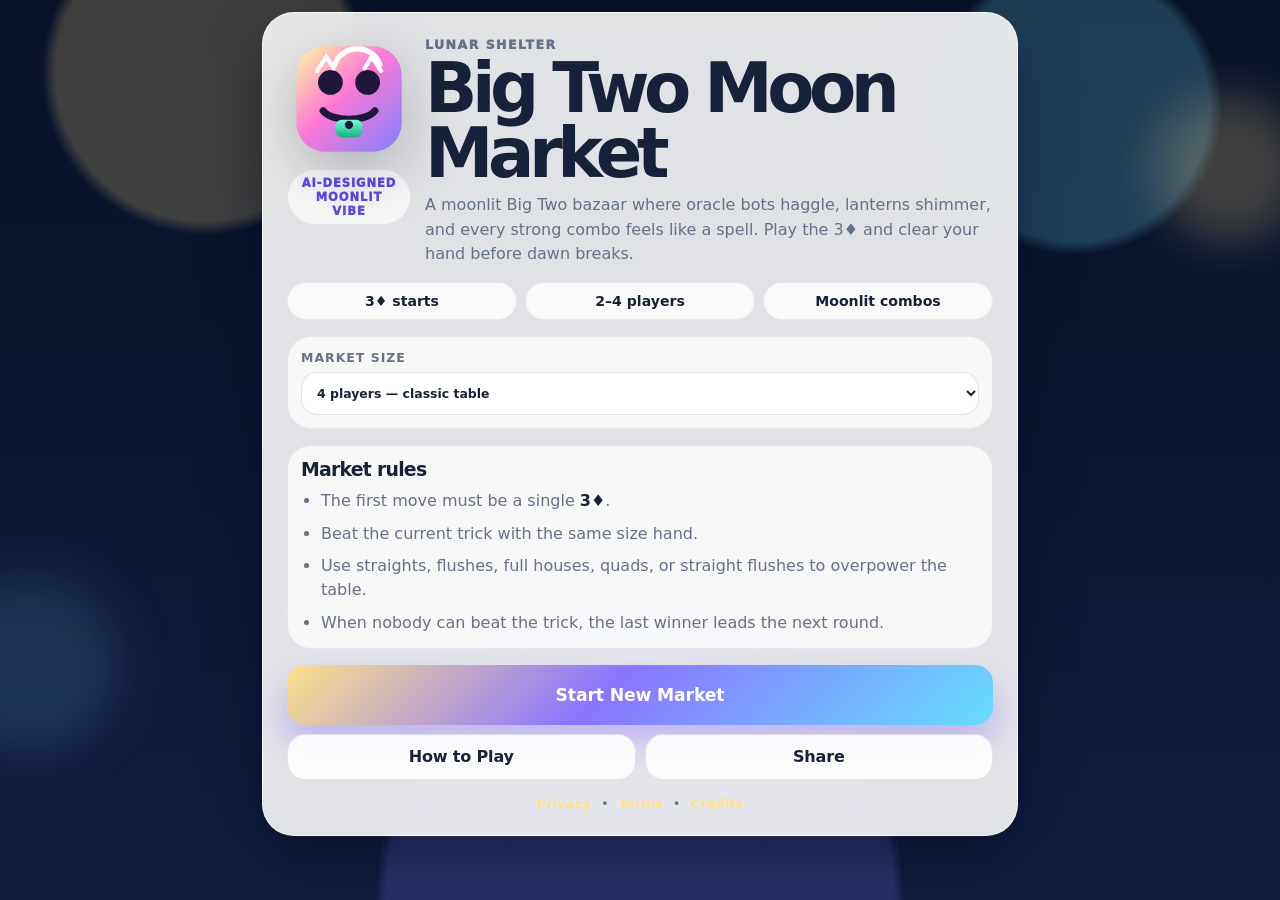
==== index.html @ 2143ded2 "Prepare Big Two Moon Market for Render" ====
<!doctype html>
<html lang="en">
<head>
  <meta charset="utf-8" />
  <meta name="viewport" content="width=device-width, initial-scale=1, viewport-fit=cover" />
  <meta name="theme-color" content="#16102f" />
  <meta name="apple-mobile-web-app-capable" content="yes" />
  <meta name="apple-mobile-web-app-status-bar-style" content="black-translucent" />
  <meta name="apple-mobile-web-app-title" content="Big Two Moon Market" />
  <meta name="mobile-web-app-capable" content="yes" />
  <meta name="description" content="Big Two Moon Market is a magical Big Two card game with oracle AI rivals, lunar glow, and combo fireworks." />
  <meta http-equiv="Content-Security-Policy" content="default-src 'self'; script-src 'self'; style-src 'self'; img-src 'self' data:; font-src 'self'; connect-src 'self'; manifest-src 'self'; worker-src 'self'; object-src 'none'; base-uri 'self'; form-action 'self'" />
  <meta http-equiv="Permissions-Policy" content="camera=(), microphone=(), geolocation=(), payment=(), usb=(), accelerometer=(), gyroscope=(), magnetometer=()" />
  <title>Big Two Moon Market</title>
  <link rel="manifest" href="manifest.webmanifest" />
  <link rel="stylesheet" href="styles.css" />
</head>
<body>
  <main class="app-shell">
    <section class="panel hero" id="home-screen">
      <div class="hero-top">
        <div class="mascot-wrap" aria-hidden="true">
          <svg viewBox="0 0 240 240" class="mascot" role="img" aria-label="Moon market mascot">
            <defs>
              <linearGradient id="g1" x1="0" y1="0" x2="1" y2="1">
                <stop offset="0%" stop-color="#fffa9a"/>
                <stop offset="45%" stop-color="#ff76d7"/>
                <stop offset="100%" stop-color="#7c7dff"/>
              </linearGradient>
              <linearGradient id="g2" x1="0" y1="0" x2="0" y2="1">
                <stop offset="0%" stop-color="#76ffd7"/>
                <stop offset="100%" stop-color="#11b47b"/>
              </linearGradient>
            </defs>
            <rect x="18" y="18" width="204" height="204" rx="56" fill="url(#g1)" opacity="0.96"/>
            <circle cx="84" cy="88" r="24" fill="#1f173b"/>
            <circle cx="156" cy="88" r="24" fill="#1f173b"/>
            <path d="M70 143c17 22 83 22 100 0" fill="none" stroke="#1f173b" stroke-width="14" stroke-linecap="round"/>
            <path d="M58 66l18-28 14 23" fill="none" stroke="#fff" stroke-width="8" stroke-linecap="round"/>
            <path d="M182 66l-18-28-14 23" fill="none" stroke="#fff" stroke-width="8" stroke-linecap="round"/>
            <rect x="94" y="160" width="52" height="34" rx="12" fill="url(#g2)"/>
            <circle cx="120" cy="170" r="8" fill="#1f173b"/>
            <path d="M92 54c6-18 23-31 44-31 21 0 38 13 44 31" fill="none" stroke="#fff" stroke-width="10" stroke-linecap="round"/>
          </svg>
          <div class="mascot-tag">AI-designed moonlit vibe</div>
        </div>
        <div>
          <p class="eyebrow">LUNAR SHELTER</p>
          <h1>Big Two Moon Market</h1>
          <p class="intro">A moonlit Big Two bazaar where oracle bots haggle, lanterns shimmer, and every strong combo feels like a spell. Play the 3♦ and clear your hand before dawn breaks.</p>
        </div>
      </div>

      <div class="feature-strip" aria-label="Game highlights">
        <span>3♦ starts</span>
        <span>2–4 players</span>
        <span>Moonlit combos</span>
      </div>

      <section class="settings-card" aria-label="Game settings">
        <label>
          Market size
          <select id="player-count" aria-label="Number of players">
            <option value="4" selected>4 players — classic table</option>
            <option value="3">3 players — quicker showdown</option>
            <option value="2">2 players — head-to-head duel</option>
          </select>
        </label>
      </section>

      <section class="rules-card" aria-label="Quick rules">
        <h2>Market rules</h2>
        <ul>
          <li>The first move must be a single <strong>3♦</strong>.</li>
          <li>Beat the current trick with the same size hand.</li>
          <li>Use straights, flushes, full houses, quads, or straight flushes to overpower the table.</li>
          <li>When nobody can beat the trick, the last winner leads the next round.</li>
        </ul>
      </section>

      <div class="home-actions" aria-label="Main actions">
        <button class="primary" id="start-button">Start New Market</button>
        <button class="ghost hidden" id="continue-button">Continue Market</button>
        <button class="ghost" id="rules-button">How to Play</button>
        <button class="ghost" id="share-button">Share</button>
      </div>

      <nav class="footer-links" aria-label="Legal links">
        <a href="privacy.html">Privacy</a>
        <span>•</span>
        <a href="terms.html">Terms</a>
        <span>•</span>
        <a href="credits.html">Credits</a>
      </nav>
    </section>

    <section class="panel game-screen hidden" id="game-screen" aria-label="Big Two table">
      <header class="game-header">
        <button class="icon-button" id="back-button" aria-label="Back to menu">‹</button>
        <div class="header-copy">
          <p class="eyebrow" id="turn-label">Ready</p>
          <h2 id="table-title">Moon Market Table</h2>
          <p class="header-subtitle" id="table-subtitle">Beat the trick or let the market drift to the next stall.</p>
        </div>
        <button class="icon-button" id="sound-button" aria-label="Toggle sound">🔊</button>
      </header>

      <section class="heat-card" aria-label="Crowd energy">
        <div class="heat-head">
          <div>
            <strong>Lunar Glow</strong>
            <p id="heat-text">The moonlit crowd is waiting for a spark.</p>
          </div>
          <span id="heat-value">0%</span>
        </div>
        <div class="heat-bar" aria-hidden="true">
          <div id="heat-fill" class="heat-fill"></div>
        </div>
      </section>

      <section class="status-grid" aria-label="Match status">
        <div class="status-card">
          <span id="player-left-count">13</span>
          <small>Your cards</small>
        </div>
        <div class="status-card">
          <span id="trick-count">Open</span>
          <small>Current trick</small>
        </div>
        <div class="status-card">
          <span id="round-count">1</span>
          <small>Round</small>
        </div>
        <div class="status-card">
          <span id="spark-count">0</span>
          <small>Sparks</small>
        </div>
      </section>

      <section class="trick-card" aria-label="Current trick">
        <div class="section-head">
          <h2>The current bargain</h2>
          <p id="trick-help">Lead the opening move with 3♦.</p>
        </div>
        <div id="trick-play" class="trick-play empty">The market is quiet. The opening player must lead 3♦.</div>
        <div id="trick-meta" class="trick-meta"></div>
      </section>

      <section class="opponents-card" aria-label="Other players">
        <div class="section-head">
          <h2>The market line</h2>
          <p>Oracle AI players will jump in automatically.</p>
        </div>
        <div id="opponent-area" class="opponent-list"></div>
      </section>

      <section class="center-card" aria-label="Play log">
        <div class="section-head">
          <h2>Oracle chatter</h2>
          <p>Play-by-play from the moonlit crowd.</p>
        </div>
        <div id="log-list" class="log-list" aria-live="polite"></div>
      </section>

      <section class="hand-card" aria-label="Your hand">
        <div class="hand-head">
          <div>
            <h2>Your hand</h2>
            <p>Tap cards to select them, then launch the move.</p>
          </div>
          <span id="selected-count" class="pill">0 selected</span>
        </div>
        <div id="hand" class="hand" aria-label="Cards in your hand"></div>
      </section>

      <div class="actions">
        <button class="primary" id="play-button">Play Selected</button>
        <button class="secondary" id="pass-button">Pass</button>
        <button class="secondary" id="hint-button">Ask Oracle</button>
        <button class="secondary" id="sort-button">Sort Hand</button>
        <button class="secondary" id="restart-button">New Market</button>
      </div>
    </section>

    <dialog id="help-dialog">
      <form method="dialog" class="dialog-card">
        <h2 id="help-title">How to Play</h2>
        <div id="help-text" class="help-copy"></div>
        <menu>
          <button class="primary" value="ok">Got it</button>
        </menu>
      </form>
    </dialog>
  </main>

  <script src="game.js" defer></script>
</body>
</html>
---- styles.css ----
:root {
  --bg-1: #0b1532;
  --bg-2: #101c3f;
  --panel: rgba(255, 255, 255, 0.88);
  --panel-strong: rgba(14, 16, 37, 0.82);
  --ink: #17213a;
  --muted: #667087;
  --pink: #ff78c9;
  --violet: #8a75ff;
  --cyan: #67ddff;
  --mint: #79f3c1;
  --gold: #ffe08a;
  --shadow: 0 26px 60px rgba(3, 5, 23, 0.36);
  --radius: 30px;
  --card-radius: 24px;
  --tile-size: 72px;
  font-family: Inter, ui-rounded, system-ui, -apple-system, BlinkMacSystemFont, "Segoe UI", sans-serif;
}

* { box-sizing: border-box; -webkit-tap-highlight-color: transparent; }
html, body { height: 100%; }
body {
  margin: 0;
  color: #f8fbff;
  background:
    radial-gradient(circle at 16% 8%, rgba(255, 224, 138, 0.22) 0 11%, transparent 12%),
    radial-gradient(circle at 84% 12%, rgba(103, 221, 255, 0.22) 0 10%, transparent 11%),
    radial-gradient(circle at 50% 100%, rgba(138, 117, 255, 0.22) 0 23%, transparent 24%),
    linear-gradient(180deg, #081127 0%, var(--bg-1) 48%, var(--bg-2) 100%);
  display: grid;
  place-items: start center;
  min-height: 100dvh;
  overflow-x: hidden;
  overflow-y: auto;
}

body::before,
body::after {
  content: '';
  position: fixed;
  inset: auto;
  pointer-events: none;
  z-index: 0;
  border-radius: 999px;
  filter: blur(20px);
  opacity: 0.7;
}
body::before { width: 220px; height: 220px; right: -60px; top: 58px; background: radial-gradient(circle, rgba(255, 224, 138, 0.32) 0 42%, rgba(255, 224, 138, 0.1) 43% 58%, transparent 59%); }
body::after { width: 280px; height: 280px; left: -110px; bottom: 96px; background: radial-gradient(circle, rgba(103, 221, 255, 0.2) 0 42%, rgba(138, 117, 255, 0.08) 43% 58%, transparent 59%); }

a { color: var(--gold); font-weight: 900; text-decoration: none; }
a:hover { text-decoration: underline; }
button, select { font: inherit; }
button {
  min-height: 48px;
  border: 0;
  border-radius: 18px;
  cursor: pointer;
  color: var(--ink);
  font-weight: 900;
  letter-spacing: -0.01em;
  transition: transform 140ms ease, filter 140ms ease, opacity 140ms ease, box-shadow 140ms ease;
  touch-action: manipulation;
}
button:active { transform: scale(0.97); }
button:disabled { opacity: 0.58; cursor: not-allowed; }
.hidden { display: none !important; }

.app-shell {
  position: relative;
  z-index: 1;
  width: min(100%, 780px);
  min-height: 100%;
  margin: 0 auto;
  padding: max(12px, env(safe-area-inset-top)) 12px max(22px, env(safe-area-inset-bottom));
  display: grid;
  align-items: start;
  gap: 14px;
}

.panel {
  width: 100%;
  background: var(--panel);
  color: var(--ink);
  border: 1px solid rgba(255,255,255,0.78);
  border-radius: 32px;
  box-shadow: var(--shadow);
  backdrop-filter: blur(22px);
  padding: clamp(16px, 4vw, 24px);
  overflow: hidden;
}

.hero { display: grid; gap: 16px; }
.hero-top {
  display: grid;
  grid-template-columns: auto 1fr;
  gap: 14px;
  align-items: center;
}
.eyebrow {
  margin: 0 0 4px;
  color: var(--muted);
  font-size: 0.78rem;
  font-weight: 950;
  letter-spacing: 0.12em;
  text-transform: uppercase;
}
h1, h2, p { margin: 0; }
h1 { font-size: clamp(2.2rem, 12vw, 4.3rem); line-height: 0.94; letter-spacing: -0.08em; }
h2 { font-size: 1.18rem; line-height: 1.06; letter-spacing: -0.04em; }
.intro, .header-subtitle, .rules-card li, .section-head p, .help-copy, .trick-meta, .log-entry, .opponent-meta {
  color: var(--muted);
  line-height: 1.52;
}
.intro { font-size: 1rem; margin-top: 8px; }

.mascot-wrap {
  width: 124px;
  align-self: start;
  display: grid;
  justify-items: center;
  gap: 8px;
}
.mascot {
  width: 124px;
  height: 124px;
  filter: drop-shadow(0 18px 30px rgba(8, 8, 30, 0.24));
  animation: floaty 5.5s ease-in-out infinite;
}
.mascot-tag {
  display: inline-grid;
  place-items: center;
  padding: 7px 10px;
  border-radius: 999px;
  background: rgba(255,255,255,0.74);
  box-shadow: inset 0 0 0 1px rgba(25, 27, 54, 0.08);
  color: #5b4ce6;
  font-size: 0.72rem;
  font-weight: 950;
  text-transform: uppercase;
  letter-spacing: 0.08em;
  text-align: center;
}

.feature-strip {
  display: grid;
  grid-template-columns: repeat(3, minmax(0, 1fr));
  gap: 8px;
}
.feature-strip span,
.pill {
  display: inline-grid;
  place-items: center;
  min-height: 38px;
  padding: 0 12px;
  border-radius: 999px;
  background: rgba(255,255,255,0.8);
  box-shadow: inset 0 0 0 1px rgba(25, 27, 54, 0.08);
  font-weight: 900;
  font-size: 0.88rem;
}

.settings-card,
.rules-card,
.trick-card,
.opponents-card,
.center-card,
.hand-card,
.heat-card {
  display: grid;
  gap: 10px;
  border-radius: 24px;
  padding: 14px;
  background: rgba(255,255,255,0.76);
  box-shadow: inset 0 0 0 1px rgba(25, 27, 54, 0.08);
}
.settings-card label {
  display: grid;
  gap: 7px;
  color: var(--muted);
  font-weight: 900;
  font-size: 0.78rem;
  text-transform: uppercase;
  letter-spacing: 0.08em;
}
select {
  width: 100%;
  border: 0;
  color: var(--ink);
  background: #fff;
  border-radius: 16px;
  padding: 13px 12px;
  box-shadow: inset 0 0 0 1px rgba(25, 27, 54, 0.12);
}
.rules-card ul {
  margin: 0;
  padding-left: 20px;
  display: grid;
  gap: 8px;
}
.rules-card strong { color: var(--ink); }

.home-actions, .actions {
  display: grid;
  grid-template-columns: repeat(2, minmax(0, 1fr));
  gap: 9px;
}
.home-actions .primary, .actions .primary {
  grid-column: 1 / -1;
  min-height: 60px;
  font-size: 1.08rem;
  background: linear-gradient(135deg, #ffe08a 0%, #8a75ff 45%, #67ddff 100%);
  color: #fff;
  box-shadow: 0 18px 32px rgba(123, 89, 255, 0.34);
}
.primary:hover { filter: brightness(1.03); }
.secondary, .ghost, .icon-button {
  background: rgba(255,255,255,0.88);
  box-shadow: inset 0 0 0 1px rgba(25, 27, 54, 0.1);
}
.home-actions button, .actions button { min-height: 46px; }
.icon-button {
  width: 48px;
  display: grid;
  place-items: center;
  font-size: 1.45rem;
}
.footer-links {
  display: flex;
  justify-content: center;
  align-items: center;
  flex-wrap: wrap;
  gap: 6px 10px;
  color: var(--muted);
  font-size: 0.82rem;
}

.game-screen {
  background:
    radial-gradient(circle at 50% 0%, rgba(255,255,255,0.12) 0 6%, transparent 7%),
    linear-gradient(180deg, rgba(20, 18, 44, 0.98), rgba(9, 10, 28, 0.97));
  color: #f6fbff;
}
.game-screen .eyebrow,
.game-screen .header-subtitle,
.game-screen .section-head p,
.game-screen .opponent-meta,
.game-screen .trick-meta,
.game-screen .log-entry,
.game-screen .heat-card p { color: rgba(245,250,255,0.72); }

.game-header {
  display: grid;
  grid-template-columns: auto 1fr auto;
  gap: 12px;
  align-items: center;
}
.header-copy { display: grid; gap: 2px; }
.header-copy h2 { color: #fff; }

.heat-card {
  background: rgba(255,255,255,0.06);
  color: #fff;
  box-shadow: inset 0 0 0 1px rgba(255,255,255,0.08);
}
.heat-head {
  display: flex;
  align-items: center;
  justify-content: space-between;
  gap: 12px;
}
.heat-head strong { display: block; font-size: 0.98rem; }
.heat-head p { margin-top: 2px; font-size: 0.9rem; }
#heat-value { font-weight: 950; letter-spacing: -0.03em; }
.heat-bar {
  height: 12px;
  border-radius: 999px;
  background: rgba(255,255,255,0.08);
  overflow: hidden;
}
.heat-fill {
  width: 0%;
  height: 100%;
  border-radius: inherit;
  background: linear-gradient(90deg, #45d6ff, #63f0b0, #ffd86b, #ff5fb8);
  box-shadow: 0 0 18px rgba(255, 93, 184, 0.35);
  transition: width 220ms ease;
}

.status-grid {
  display: grid;
  grid-template-columns: repeat(4, minmax(0, 1fr));
  gap: 8px;
}
.status-card {
  display: grid;
  gap: 4px;
  place-items: center;
  min-height: 76px;
  padding: 10px 8px;
  border-radius: 20px;
  background: rgba(255,255,255,0.08);
  box-shadow: inset 0 0 0 1px rgba(255,255,255,0.1);
}
.status-card span {
  font-size: 1.45rem;
  font-weight: 950;
  color: #fff;
}
.status-card small { color: rgba(245,250,255,0.72); font-weight: 800; }

.section-head {
  display: flex;
  justify-content: space-between;
  align-items: start;
  gap: 12px;
}
.section-head p { font-size: 0.92rem; }

.trick-play {
  min-height: 74px;
  display: flex;
  flex-wrap: wrap;
  align-items: center;
  gap: 8px;
  padding: 12px;
  border-radius: 20px;
  background: rgba(255,255,255,0.08);
  box-shadow: inset 0 0 0 1px rgba(255,255,255,0.12);
}
.trick-play.empty { color: rgba(245,250,255,0.68); justify-content: center; text-align: center; }
.trick-meta { font-size: 0.9rem; }

.opponent-list { display: grid; gap: 8px; }
.opponent-row {
  display: grid;
  grid-template-columns: 1fr auto;
  gap: 10px;
  align-items: center;
  padding: 12px;
  border-radius: 18px;
  background: rgba(255,255,255,0.08);
  box-shadow: inset 0 0 0 1px rgba(255,255,255,0.1);
}
.opponent-name { font-weight: 950; color: #fff; }
.opponent-badge {
  display: inline-grid;
  place-items: center;
  min-width: 52px;
  min-height: 36px;
  padding: 0 10px;
  border-radius: 999px;
  background: rgba(255,255,255,0.9);
  color: var(--ink);
  font-weight: 950;
}
.opponent-row.current { box-shadow: inset 0 0 0 2px rgba(99, 240, 176, 0.45); }
.opponent-row.finished { opacity: 0.7; }

.center-card { background: rgba(255,255,255,0.06); }
.log-list {
  display: grid;
  gap: 8px;
  max-height: 170px;
  overflow: auto;
  padding-right: 4px;
}
.log-entry {
  padding: 10px 12px;
  border-radius: 16px;
  background: rgba(255,255,255,0.08);
  box-shadow: inset 0 0 0 1px rgba(255,255,255,0.08);
  font-size: 0.9rem;
}

.hand-head {
  display: flex;
  justify-content: space-between;
  align-items: center;
  gap: 12px;
}
.hand-head p { color: var(--muted); font-size: 0.92rem; margin-top: 2px; }
.hand {
  display: flex;
  flex-wrap: wrap;
  gap: 8px;
  justify-content: center;
}
.card-tile {
  width: 70px;
  height: 98px;
  border-radius: 18px;
  background:
    radial-gradient(circle at 74% 18%, rgba(255,255,255,0.98) 0 10%, transparent 11%),
    linear-gradient(180deg, #ffffff 0%, #eef2f8 100%);
  box-shadow: 0 12px 22px rgba(6, 9, 22, 0.22), inset 0 0 0 1px rgba(25, 27, 54, 0.08);
  position: relative;
  padding: 8px;
  display: grid;
  grid-template-rows: auto 1fr auto;
  gap: 2px;
  text-align: left;
  color: var(--ink);
}
.card-tile.red { color: #c63f61; }
.card-tile.black { color: #14212b; }
.card-tile.selected {
  transform: translateY(-12px) scale(1.02);
  box-shadow: 0 18px 28px rgba(7, 10, 26, 0.28), 0 0 0 3px rgba(255,255,255,0.58), inset 0 0 0 1px rgba(25, 27, 54, 0.08);
}
.card-rank { font-size: 1rem; font-weight: 950; line-height: 1; }
.card-suit {
  display: grid;
  place-items: center;
  font-size: 1.9rem;
  line-height: 1;
  font-weight: 900;
}
.card-text {
  align-self: end;
  justify-self: end;
  font-size: 0.82rem;
  font-weight: 950;
  line-height: 1;
}
.card-mini {
  position: absolute;
  right: 8px;
  bottom: 8px;
  font-size: 0.72rem;
  opacity: 0.78;
  font-weight: 900;
}

.help-copy {
  display: grid;
  gap: 10px;
}
.help-copy ul {
  margin: 0;
  padding-left: 18px;
  display: grid;
  gap: 8px;
}
.help-copy strong { color: var(--ink); }
.dialog-card {
  width: min(100%, 520px);
  border: 0;
  border-radius: 24px;
  padding: 18px;
  background: #fff;
  box-shadow: var(--shadow);
  color: var(--ink);
}
.dialog-card menu {
  margin: 18px 0 0;
  padding: 0;
  display: flex;
  justify-content: end;
}

.confetti-layer {
  position: fixed;
  inset: 0;
  pointer-events: none;
  z-index: 50;
  overflow: hidden;
}
.confetti-bit {
  position: absolute;
  left: var(--x);
  top: var(--y);
  width: 10px;
  height: 14px;
  border-radius: 3px;
  background: var(--c);
  transform: translate(-50%, -50%) rotate(0deg);
  animation: confetti-fall var(--d) ease-out forwards;
}

@keyframes floaty {
  0%, 100% { transform: translateY(0) rotate(-2deg); }
  50% { transform: translateY(-8px) rotate(2deg); }
}
@keyframes confetti-fall {
  0% { opacity: 1; transform: translate(-50%, -50%) rotate(0deg) scale(1); }
  100% { opacity: 0; transform: translate(calc(-50% + var(--dx)), calc(-50% + var(--dy))) rotate(720deg) scale(0.7); }
}

@media (max-width: 560px) {
  .feature-strip { grid-template-columns: 1fr; }
  .home-actions, .actions { grid-template-columns: 1fr 1fr; }
  .status-grid { grid-template-columns: 1fr 1fr; }
  .section-head { flex-direction: column; }
  .game-header { grid-template-columns: auto 1fr; }
  .game-header .icon-button:last-child { grid-column: 1 / -1; justify-self: end; }
  .mascot-wrap { width: 108px; }
  .mascot { width: 108px; height: 108px; }
  .card-tile { width: 64px; height: 92px; }
}
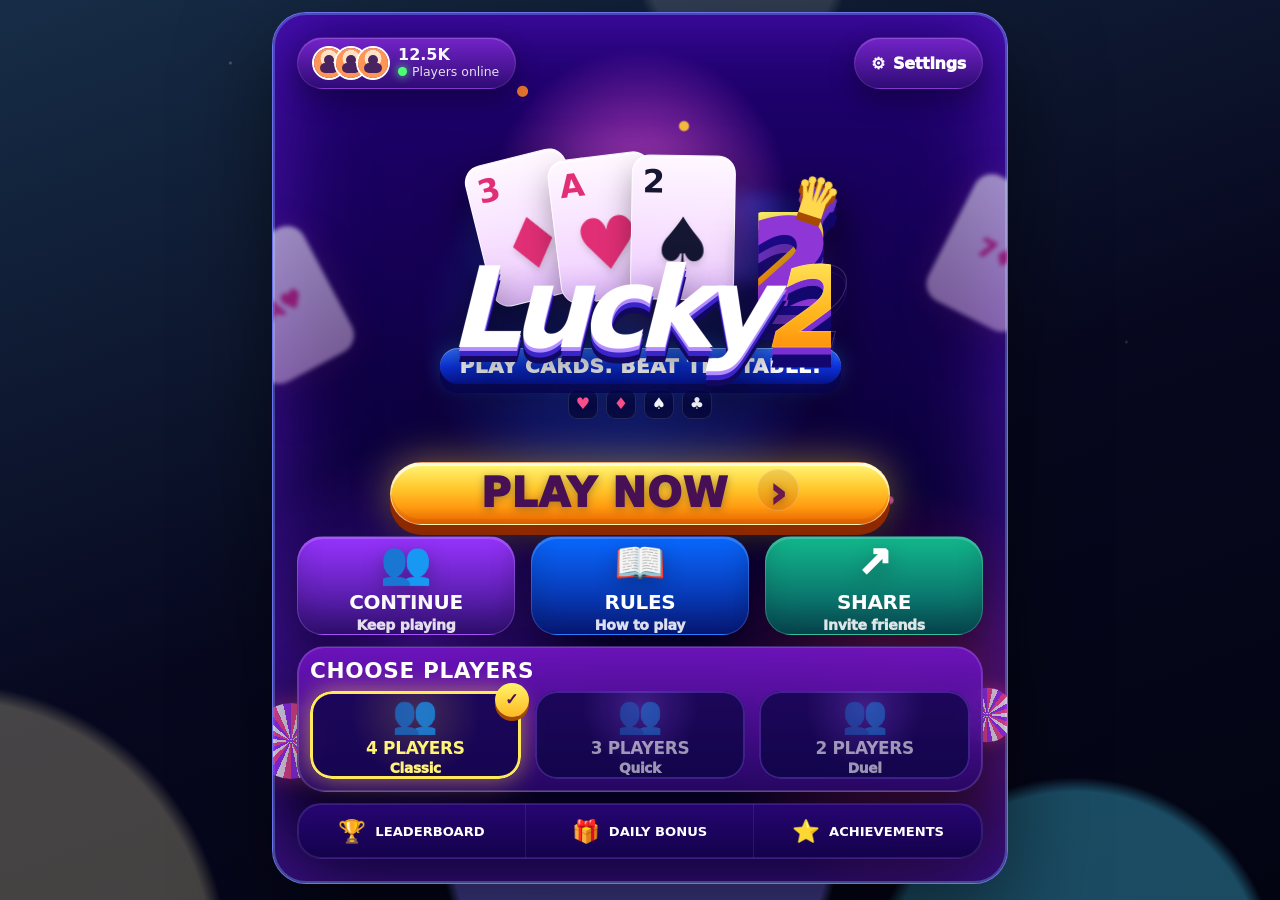
==== commit 82251d0c: "Rename and redesign app as Lucky2" ====
--- a/index.html
+++ b/index.html
@@ -3,104 +3,92 @@
 <head>
   <meta charset="utf-8" />
   <meta name="viewport" content="width=device-width, initial-scale=1, viewport-fit=cover" />
-  <meta name="theme-color" content="#16102f" />
+  <meta name="theme-color" content="#17122f" />
   <meta name="apple-mobile-web-app-capable" content="yes" />
   <meta name="apple-mobile-web-app-status-bar-style" content="black-translucent" />
-  <meta name="apple-mobile-web-app-title" content="Big Two Moon Market" />
+  <meta name="apple-mobile-web-app-title" content="Lucky2" />
   <meta name="mobile-web-app-capable" content="yes" />
-  <meta name="description" content="Big Two Moon Market is a magical Big Two card game with oracle AI rivals, lunar glow, and combo fireworks." />
+  <meta name="description" content="Lucky2 is a fast, stylish Big Two card game with AI rivals, big mobile cards, and an oracle-inspired game feel." />
+  <meta property="og:title" content="Lucky2" />
+  <meta property="og:description" content="Play Lucky2 — a fast mobile Big Two game where the 3♦ starts the action." />
+  <meta property="og:type" content="website" />
   <meta http-equiv="Content-Security-Policy" content="default-src 'self'; script-src 'self'; style-src 'self'; img-src 'self' data:; font-src 'self'; connect-src 'self'; manifest-src 'self'; worker-src 'self'; object-src 'none'; base-uri 'self'; form-action 'self'" />
   <meta http-equiv="Permissions-Policy" content="camera=(), microphone=(), geolocation=(), payment=(), usb=(), accelerometer=(), gyroscope=(), magnetometer=()" />
-  <title>Big Two Moon Market</title>
+  <title>Lucky2</title>
   <link rel="manifest" href="manifest.webmanifest" />
   <link rel="stylesheet" href="styles.css" />
+  <link rel="stylesheet" href="lucky2-casino.css" />
+  <link rel="stylesheet" href="lucky2-casino-fix.css" />
+  <link rel="stylesheet" href="lucky2-casino-fix2.css" />
+  <link rel="stylesheet" href="lucky2-casino-portrait.css" />
+  <link rel="stylesheet" href="lucky2-casino-landscape.css" />
+  <link rel="stylesheet" href="lucky2-premium.css" />
 </head>
 <body>
   <main class="app-shell">
-    <section class="panel hero" id="home-screen">
-      <div class="hero-top">
-        <div class="mascot-wrap" aria-hidden="true">
-          <svg viewBox="0 0 240 240" class="mascot" role="img" aria-label="Moon market mascot">
-            <defs>
-              <linearGradient id="g1" x1="0" y1="0" x2="1" y2="1">
-                <stop offset="0%" stop-color="#fffa9a"/>
-                <stop offset="45%" stop-color="#ff76d7"/>
-                <stop offset="100%" stop-color="#7c7dff"/>
-              </linearGradient>
-              <linearGradient id="g2" x1="0" y1="0" x2="0" y2="1">
-                <stop offset="0%" stop-color="#76ffd7"/>
-                <stop offset="100%" stop-color="#11b47b"/>
-              </linearGradient>
-            </defs>
-            <rect x="18" y="18" width="204" height="204" rx="56" fill="url(#g1)" opacity="0.96"/>
-            <circle cx="84" cy="88" r="24" fill="#1f173b"/>
-            <circle cx="156" cy="88" r="24" fill="#1f173b"/>
-            <path d="M70 143c17 22 83 22 100 0" fill="none" stroke="#1f173b" stroke-width="14" stroke-linecap="round"/>
-            <path d="M58 66l18-28 14 23" fill="none" stroke="#fff" stroke-width="8" stroke-linecap="round"/>
-            <path d="M182 66l-18-28-14 23" fill="none" stroke="#fff" stroke-width="8" stroke-linecap="round"/>
-            <rect x="94" y="160" width="52" height="34" rx="12" fill="url(#g2)"/>
-            <circle cx="120" cy="170" r="8" fill="#1f173b"/>
-            <path d="M92 54c6-18 23-31 44-31 21 0 38 13 44 31" fill="none" stroke="#fff" stroke-width="10" stroke-linecap="round"/>
-          </svg>
-          <div class="mascot-tag">AI-designed moonlit vibe</div>
+    <section class="panel hero casino-home" id="home-screen" aria-label="Lucky2 home screen">
+      <div class="casino-bg-card bg-left" aria-hidden="true">A♥</div>
+      <div class="casino-bg-card bg-right" aria-hidden="true">7♦</div>
+      <div class="casino-chip chip-a" aria-hidden="true"></div>
+      <div class="casino-chip chip-b" aria-hidden="true"></div>
+
+      <header class="casino-topbar">
+        <div class="online-pill" aria-label="Players online">
+          <span class="avatar-stack" aria-hidden="true"><b>🙂</b><b>😎</b><b>😁</b></span>
+          <strong>12.5K</strong>
+          <small><i></i>Players online</small>
         </div>
-        <div>
-          <p class="eyebrow">LUNAR SHELTER</p>
-          <h1>Big Two Moon Market</h1>
-          <p class="intro">A moonlit Big Two bazaar where oracle bots haggle, lanterns shimmer, and every strong combo feels like a spell. Play the 3♦ and clear your hand before dawn breaks.</p>
+        <button class="settings-pill" type="button" aria-label="Settings">⚙️ <span>Settings</span></button>
+      </header>
+
+      <section class="casino-logo" aria-label="Lucky2">
+        <div class="royal-cards" aria-hidden="true">
+          <div class="royal-card rc-three"><strong>3</strong><span>♦</span></div>
+          <div class="royal-card rc-ace"><strong>A</strong><span>♥</span></div>
+          <div class="royal-card rc-two"><strong>2</strong><span>♠</span></div>
+          <div class="gold-two">2<span class="crown">♛</span></div>
         </div>
+        <h1>Lucky<span>2</span></h1>
+        <div class="blue-ribbon">PLAY CARDS. BEAT THE TABLE.</div>
+        <div class="suit-row" aria-hidden="true"><b>♥</b><b>♦</b><b>♠</b><b>♣</b></div>
+      </section>
+
+      <button class="play-now primary" id="start-button">PLAY NOW <span>›</span></button>
+
+      <div class="quick-actions" aria-label="Quick actions">
+        <button class="menu-card" id="continue-button"><span>👥</span><strong>CONTINUE</strong><small>Keep playing</small></button>
+        <button class="menu-card" id="rules-button"><span>📖</span><strong>RULES</strong><small>How to play</small></button>
+        <button class="menu-card share-card" id="share-button"><span>↗</span><strong>SHARE</strong><small>Invite friends</small></button>
       </div>
 
-      <div class="feature-strip" aria-label="Game highlights">
-        <span>3♦ starts</span>
-        <span>2–4 players</span>
-        <span>Moonlit combos</span>
-      </div>
-
-      <section class="settings-card" aria-label="Game settings">
-        <label>
-          Market size
-          <select id="player-count" aria-label="Number of players">
-            <option value="4" selected>4 players — classic table</option>
-            <option value="3">3 players — quicker showdown</option>
-            <option value="2">2 players — head-to-head duel</option>
-          </select>
-        </label>
+      <section class="player-panel" aria-label="Choose players">
+        <h2>CHOOSE PLAYERS</h2>
+        <div class="player-options" role="group" aria-label="Number of players">
+          <button class="player-option selected" type="button" data-player-choice="4"><span>👥</span><strong>4 PLAYERS</strong><small>Classic</small><i>✓</i></button>
+          <button class="player-option" type="button" data-player-choice="3"><span>👥</span><strong>3 PLAYERS</strong><small>Quick</small><i>✓</i></button>
+          <button class="player-option" type="button" data-player-choice="2"><span>👥</span><strong>2 PLAYERS</strong><small>Duel</small><i>✓</i></button>
+        </div>
+        <select id="player-count" class="sr-select" aria-label="Number of players">
+          <option value="4" selected>4 players — classic table</option>
+          <option value="3">3 players — quicker showdown</option>
+          <option value="2">2 players — head-to-head duel</option>
+        </select>
       </section>
 
-      <section class="rules-card" aria-label="Quick rules">
-        <h2>Market rules</h2>
-        <ul>
-          <li>The first move must be a single <strong>3♦</strong>.</li>
-          <li>Beat the current trick with the same size hand.</li>
-          <li>Use straights, flushes, full houses, quads, or straight flushes to overpower the table.</li>
-          <li>When nobody can beat the trick, the last winner leads the next round.</li>
-        </ul>
-      </section>
-
-      <div class="home-actions" aria-label="Main actions">
-        <button class="primary" id="start-button">Start New Market</button>
-        <button class="ghost hidden" id="continue-button">Continue Market</button>
-        <button class="ghost" id="rules-button">How to Play</button>
-        <button class="ghost" id="share-button">Share</button>
-      </div>
-
-      <nav class="footer-links" aria-label="Legal links">
-        <a href="privacy.html">Privacy</a>
-        <span>•</span>
-        <a href="terms.html">Terms</a>
-        <span>•</span>
-        <a href="credits.html">Credits</a>
+      <nav class="casino-bottom" aria-label="Extra links">
+        <a href="privacy.html"><span>🏆</span><strong>LEADERBOARD</strong></a>
+        <a href="terms.html"><span>🎁</span><strong>DAILY BONUS</strong></a>
+        <a href="credits.html"><span>⭐</span><strong>ACHIEVEMENTS</strong></a>
       </nav>
     </section>
 
-    <section class="panel game-screen hidden" id="game-screen" aria-label="Big Two table">
+    <section class="panel game-screen hidden" id="game-screen" aria-label="Lucky2 table">
       <header class="game-header">
         <button class="icon-button" id="back-button" aria-label="Back to menu">‹</button>
         <div class="header-copy">
           <p class="eyebrow" id="turn-label">Ready</p>
-          <h2 id="table-title">Moon Market Table</h2>
-          <p class="header-subtitle" id="table-subtitle">Beat the trick or let the market drift to the next stall.</p>
+          <h2 id="table-title">Lucky2</h2>
+          <p class="header-subtitle" id="table-subtitle">Beat the trick or let the table pass to the next player.</p>
         </div>
         <button class="icon-button" id="sound-button" aria-label="Toggle sound">🔊</button>
       </header>
@@ -108,8 +96,8 @@
       <section class="heat-card" aria-label="Crowd energy">
         <div class="heat-head">
           <div>
-            <strong>Lunar Glow</strong>
-            <p id="heat-text">The moonlit crowd is waiting for a spark.</p>
+            <strong>Lucky Glow</strong>
+            <p id="heat-text">The table is waiting for a spark.</p>
           </div>
           <span id="heat-value">0%</span>
         </div>
@@ -139,25 +127,25 @@
 
       <section class="trick-card" aria-label="Current trick">
         <div class="section-head">
-          <h2>The current bargain</h2>
+          <h2>The current trick</h2>
           <p id="trick-help">Lead the opening move with 3♦.</p>
         </div>
-        <div id="trick-play" class="trick-play empty">The market is quiet. The opening player must lead 3♦.</div>
+        <div id="trick-play" class="trick-play empty">The table is quiet. The opening player must lead 3♦.</div>
         <div id="trick-meta" class="trick-meta"></div>
       </section>
 
       <section class="opponents-card" aria-label="Other players">
         <div class="section-head">
-          <h2>The market line</h2>
-          <p>Oracle AI players will jump in automatically.</p>
+          <h2>Rival players</h2>
+          <p>AI rivals will play automatically.</p>
         </div>
         <div id="opponent-area" class="opponent-list"></div>
       </section>
 
       <section class="center-card" aria-label="Play log">
         <div class="section-head">
-          <h2>Oracle chatter</h2>
-          <p>Play-by-play from the moonlit crowd.</p>
+          <h2>Table sparks</h2>
+          <p>Play-by-play from the Lucky2 table.</p>
         </div>
         <div id="log-list" class="log-list" aria-live="polite"></div>
       </section>
@@ -178,7 +166,7 @@
         <button class="secondary" id="pass-button">Pass</button>
         <button class="secondary" id="hint-button">Ask Oracle</button>
         <button class="secondary" id="sort-button">Sort Hand</button>
-        <button class="secondary" id="restart-button">New Market</button>
+        <button class="secondary" id="restart-button">New Game</button>
       </div>
     </section>
 
--- a/styles.css
+++ b/styles.css
@@ -1,500 +1,545 @@
 :root {
-  --bg-1: #0b1532;
-  --bg-2: #101c3f;
-  --panel: rgba(255, 255, 255, 0.88);
-  --panel-strong: rgba(14, 16, 37, 0.82);
-  --ink: #17213a;
-  --muted: #667087;
-  --pink: #ff78c9;
-  --violet: #8a75ff;
-  --cyan: #67ddff;
-  --mint: #79f3c1;
-  --gold: #ffe08a;
-  --shadow: 0 26px 60px rgba(3, 5, 23, 0.36);
-  --radius: 30px;
-  --card-radius: 24px;
-  --tile-size: 72px;
+  --ink: #f8f7ff;
+  --deep: #07081f;
+  --void: #0d0b2d;
+  --moon-panel: rgba(237, 236, 242, 0.78);
+  --moon-panel-2: rgba(220, 219, 226, 0.86);
+  --muted: rgba(255, 255, 255, 0.68);
+  --dark-text: #151a35;
+  --pink: #d94d79;
+  --blue: #5bd6ff;
+  --violet: #8561ff;
+  --gold: #ffe49a;
+  --radius: 34px;
   font-family: Inter, ui-rounded, system-ui, -apple-system, BlinkMacSystemFont, "Segoe UI", sans-serif;
 }
 
 * { box-sizing: border-box; -webkit-tap-highlight-color: transparent; }
-html, body { height: 100%; }
+html, body { min-height: 100%; }
 body {
   margin: 0;
-  color: #f8fbff;
+  color: var(--ink);
   background:
-    radial-gradient(circle at 16% 8%, rgba(255, 224, 138, 0.22) 0 11%, transparent 12%),
-    radial-gradient(circle at 84% 12%, rgba(103, 221, 255, 0.22) 0 10%, transparent 11%),
-    radial-gradient(circle at 50% 100%, rgba(138, 117, 255, 0.22) 0 23%, transparent 24%),
-    linear-gradient(180deg, #081127 0%, var(--bg-1) 48%, var(--bg-2) 100%);
+    radial-gradient(circle at 50% 93%, rgba(88, 82, 190, 0.72) 0 18%, transparent 19%),
+    radial-gradient(circle at 84% 109%, rgba(58, 174, 208, 0.42) 0 13%, transparent 14%),
+    radial-gradient(circle at -4% 107%, rgba(232, 221, 168, 0.28) 0 16%, transparent 17%),
+    radial-gradient(circle at 58% -4%, rgba(255, 255, 255, 0.14) 0 8%, transparent 9%),
+    linear-gradient(160deg, #172d47 0%, #07081f 54%, #030412 100%);
   display: grid;
   place-items: start center;
   min-height: 100dvh;
   overflow-x: hidden;
   overflow-y: auto;
 }
-
-body::before,
-body::after {
+body::before {
   content: '';
   position: fixed;
-  inset: auto;
+  inset: 0;
   pointer-events: none;
-  z-index: 0;
-  border-radius: 999px;
-  filter: blur(20px);
-  opacity: 0.7;
-}
-body::before { width: 220px; height: 220px; right: -60px; top: 58px; background: radial-gradient(circle, rgba(255, 224, 138, 0.32) 0 42%, rgba(255, 224, 138, 0.1) 43% 58%, transparent 59%); }
-body::after { width: 280px; height: 280px; left: -110px; bottom: 96px; background: radial-gradient(circle, rgba(103, 221, 255, 0.2) 0 42%, rgba(138, 117, 255, 0.08) 43% 58%, transparent 59%); }
-
-a { color: var(--gold); font-weight: 900; text-decoration: none; }
+  background:
+    radial-gradient(circle at 18% 7%, rgba(255,255,255,0.22) 0 1px, transparent 2px),
+    radial-gradient(circle at 72% 13%, rgba(255,255,255,0.2) 0 1px, transparent 2px),
+    radial-gradient(circle at 88% 38%, rgba(255,255,255,0.12) 0 1px, transparent 2px),
+    radial-gradient(circle at 35% 44%, rgba(255,255,255,0.10) 0 1px, transparent 2px);
+}
+
+a { color: #e8e3ff; text-decoration: none; font-weight: 900; }
 a:hover { text-decoration: underline; }
 button, select { font: inherit; }
 button {
+  border: 0;
   min-height: 48px;
-  border: 0;
-  border-radius: 18px;
+  border-radius: 22px;
   cursor: pointer;
-  color: var(--ink);
-  font-weight: 900;
-  letter-spacing: -0.01em;
-  transition: transform 140ms ease, filter 140ms ease, opacity 140ms ease, box-shadow 140ms ease;
+  font-weight: 950;
+  letter-spacing: -0.02em;
   touch-action: manipulation;
+  transition: transform 140ms ease, filter 140ms ease, box-shadow 140ms ease;
 }
 button:active { transform: scale(0.97); }
 button:disabled { opacity: 0.58; cursor: not-allowed; }
 .hidden { display: none !important; }
 
 .app-shell {
-  position: relative;
-  z-index: 1;
-  width: min(100%, 780px);
+  width: min(100%, 760px);
   min-height: 100%;
   margin: 0 auto;
-  padding: max(12px, env(safe-area-inset-top)) 12px max(22px, env(safe-area-inset-bottom));
+  padding: max(12px, env(safe-area-inset-top)) 12px max(16px, env(safe-area-inset-bottom));
   display: grid;
   align-items: start;
-  gap: 14px;
+  gap: 12px;
 }
 
 .panel {
   width: 100%;
-  background: var(--panel);
-  color: var(--ink);
-  border: 1px solid rgba(255,255,255,0.78);
-  border-radius: 32px;
-  box-shadow: var(--shadow);
-  backdrop-filter: blur(22px);
+  border-radius: 34px;
   padding: clamp(16px, 4vw, 24px);
   overflow: hidden;
-}
-
-.hero { display: grid; gap: 16px; }
-.hero-top {
-  display: grid;
-  grid-template-columns: auto 1fr;
-  gap: 14px;
+  position: relative;
+  background: rgba(11, 10, 36, 0.88);
+  border: 1.5px solid rgba(255, 255, 255, 0.74);
+  box-shadow: 0 28px 80px rgba(0,0,0,0.32), inset 0 0 0 1px rgba(255,255,255,0.07);
+}
+
+/* Landing page */
+.hero {
+  display: grid;
+  gap: 12px;
+  min-height: calc(100dvh - 28px);
+  align-content: start;
+  background:
+    radial-gradient(circle at 18% 12%, rgba(255, 228, 154, 0.18), transparent 28%),
+    radial-gradient(circle at 82% 24%, rgba(91, 216, 255, 0.20), transparent 24%),
+    linear-gradient(180deg, rgba(15, 12, 45, 0.96), rgba(5, 6, 23, 0.92));
+}
+.landing-glow {
+  position: absolute;
+  border-radius: 999px;
+  pointer-events: none;
+  filter: blur(1px);
+}
+.landing-glow-a { width: 210px; height: 210px; right: -78px; top: -64px; background: radial-gradient(circle, rgba(91,216,255,.28), transparent 64%); }
+.landing-glow-b { width: 260px; height: 260px; left: 18%; bottom: -150px; background: radial-gradient(circle, rgba(133,97,255,.35), transparent 64%); }
+.home-topbar {
+  display: grid;
+  grid-template-columns: repeat(3, 1fr);
+  gap: 8px;
+  position: relative;
+  z-index: 1;
+}
+.mini-pill, .feature-strip span, .pill {
+  display: inline-grid;
+  place-items: center;
+  min-height: 36px;
+  padding: 0 10px;
+  border-radius: 999px;
+  background: rgba(255,255,255,.13);
+  box-shadow: inset 0 0 0 1px rgba(255,255,255,.16);
+  color: rgba(255,255,255,.86);
+  font-weight: 950;
+  font-size: .78rem;
+  text-align: center;
+}
+.landing-hero-grid {
+  display: grid;
+  grid-template-columns: 180px 1fr;
+  gap: 18px;
   align-items: center;
-}
+  position: relative;
+  z-index: 1;
+  padding: 4px 0 2px;
+}
+.brand-stage {
+  min-height: 190px;
+  display: grid;
+  place-items: center;
+}
+.lucky-orb:not(.poster-orb) {
+  width: 172px;
+  height: 172px;
+  border-radius: 48px;
+  position: relative;
+  background:
+    radial-gradient(circle at 62% 30%, rgba(255,255,255,.95) 0 8%, transparent 9%),
+    linear-gradient(145deg, #fff0a8 0%, #ff78c9 43%, #6bdcff 100%);
+  box-shadow: 0 24px 54px rgba(0,0,0,.34), inset 0 0 0 2px rgba(255,255,255,.52);
+  transform: rotate(-4deg);
+}
+.lucky-orb:not(.poster-orb)::after {
+  content: '2';
+  position: absolute;
+  inset: 0;
+  display: grid;
+  place-items: center;
+  color: rgba(9, 10, 33, .88);
+  font-size: 6.4rem;
+  font-weight: 1000;
+  letter-spacing: -0.08em;
+  text-shadow: 0 4px 0 rgba(255,255,255,.26);
+}
+.spark { position: absolute; z-index: 3; color: #fff; font-weight: 1000; text-shadow: 0 4px 16px rgba(0,0,0,.3); }
+.spark-a { left: 18px; top: 18px; font-size: 1.4rem; }
+.spark-b { right: 21px; bottom: 35px; font-size: 1.2rem; }
+.hero-card {
+  position: absolute;
+  z-index: 4;
+  width: 58px;
+  height: 82px;
+  border-radius: 18px;
+  display: grid;
+  grid-template-rows: auto 1fr;
+  padding: 9px;
+  background: linear-gradient(180deg, #fff, #eef1f7);
+  color: #172733;
+  box-shadow: 0 14px 25px rgba(0,0,0,.22), inset 0 0 0 1px rgba(255,255,255,.85);
+}
+.hero-card strong { font-size: 1.05rem; line-height: 1; }
+.hero-card span { display: grid; place-items: center; font-size: 2rem; }
+.hero-card-left { left: -14px; bottom: 25px; color: var(--pink); transform: rotate(-13deg); }
+.hero-card-right { right: -10px; top: 24px; transform: rotate(14deg); }
+.lucky-chip {
+  position: absolute;
+  left: 50%;
+  bottom: 18px;
+  z-index: 5;
+  transform: translateX(-50%) rotate(4deg);
+  padding: 7px 13px;
+  border-radius: 999px;
+  background: rgba(8,9,31,.84);
+  color: #fff;
+  font-size: .72rem;
+  font-weight: 1000;
+  letter-spacing: .14em;
+  box-shadow: inset 0 0 0 1px rgba(255,255,255,.18);
+}
+.hero-copy-block { min-width: 0; }
 .eyebrow {
   margin: 0 0 4px;
-  color: var(--muted);
-  font-size: 0.78rem;
+  color: rgba(255,255,255,0.68);
+  font-size: 0.8rem;
   font-weight: 950;
-  letter-spacing: 0.12em;
+  letter-spacing: 0.2em;
   text-transform: uppercase;
 }
 h1, h2, p { margin: 0; }
-h1 { font-size: clamp(2.2rem, 12vw, 4.3rem); line-height: 0.94; letter-spacing: -0.08em; }
-h2 { font-size: 1.18rem; line-height: 1.06; letter-spacing: -0.04em; }
-.intro, .header-subtitle, .rules-card li, .section-head p, .help-copy, .trick-meta, .log-entry, .opponent-meta {
-  color: var(--muted);
-  line-height: 1.52;
-}
-.intro { font-size: 1rem; margin-top: 8px; }
-
-.mascot-wrap {
-  width: 124px;
-  align-self: start;
-  display: grid;
-  justify-items: center;
-  gap: 8px;
-}
-.mascot {
-  width: 124px;
-  height: 124px;
-  filter: drop-shadow(0 18px 30px rgba(8, 8, 30, 0.24));
-  animation: floaty 5.5s ease-in-out infinite;
-}
-.mascot-tag {
-  display: inline-grid;
-  place-items: center;
-  padding: 7px 10px;
-  border-radius: 999px;
-  background: rgba(255,255,255,0.74);
-  box-shadow: inset 0 0 0 1px rgba(25, 27, 54, 0.08);
-  color: #5b4ce6;
-  font-size: 0.72rem;
-  font-weight: 950;
-  text-transform: uppercase;
-  letter-spacing: 0.08em;
-  text-align: center;
-}
-
-.feature-strip {
-  display: grid;
-  grid-template-columns: repeat(3, minmax(0, 1fr));
-  gap: 8px;
-}
-.feature-strip span,
-.pill {
-  display: inline-grid;
-  place-items: center;
-  min-height: 38px;
-  padding: 0 12px;
-  border-radius: 999px;
-  background: rgba(255,255,255,0.8);
-  box-shadow: inset 0 0 0 1px rgba(25, 27, 54, 0.08);
-  font-weight: 900;
-  font-size: 0.88rem;
-}
-
-.settings-card,
-.rules-card,
-.trick-card,
-.opponents-card,
-.center-card,
-.hand-card,
-.heat-card {
+h1 {
+  font-size: clamp(4.2rem, 17vw, 8rem);
+  line-height: .78;
+  letter-spacing: -0.10em;
+  color: #fff;
+  text-shadow: 0 14px 36px rgba(0,0,0,.32);
+}
+h2 { font-size: 1.25rem; line-height: 1.08; letter-spacing: -0.04em; }
+.intro, .header-subtitle, .rules-card li, .section-head p, .help-copy, .trick-meta, .log-entry, .opponent-meta { color: rgba(255,255,255,0.7); line-height: 1.45; }
+.intro { margin-top: 12px; font-size: clamp(1rem, 2.7vw, 1.2rem); max-width: 390px; }
+.play-preview {
   display: grid;
   gap: 10px;
-  border-radius: 24px;
+  position: relative;
+  z-index: 1;
+  border-radius: 30px;
   padding: 14px;
-  background: rgba(255,255,255,0.76);
-  box-shadow: inset 0 0 0 1px rgba(25, 27, 54, 0.08);
-}
-.settings-card label {
-  display: grid;
-  gap: 7px;
-  color: var(--muted);
-  font-weight: 900;
-  font-size: 0.78rem;
-  text-transform: uppercase;
-  letter-spacing: 0.08em;
-}
-select {
-  width: 100%;
-  border: 0;
-  color: var(--ink);
-  background: #fff;
-  border-radius: 16px;
-  padding: 13px 12px;
-  box-shadow: inset 0 0 0 1px rgba(25, 27, 54, 0.12);
-}
-.rules-card ul {
-  margin: 0;
-  padding-left: 20px;
-  display: grid;
-  gap: 8px;
-}
-.rules-card strong { color: var(--ink); }
-
-.home-actions, .actions {
-  display: grid;
-  grid-template-columns: repeat(2, minmax(0, 1fr));
-  gap: 9px;
-}
-.home-actions .primary, .actions .primary {
-  grid-column: 1 / -1;
-  min-height: 60px;
-  font-size: 1.08rem;
-  background: linear-gradient(135deg, #ffe08a 0%, #8a75ff 45%, #67ddff 100%);
-  color: #fff;
-  box-shadow: 0 18px 32px rgba(123, 89, 255, 0.34);
-}
-.primary:hover { filter: brightness(1.03); }
-.secondary, .ghost, .icon-button {
-  background: rgba(255,255,255,0.88);
-  box-shadow: inset 0 0 0 1px rgba(25, 27, 54, 0.1);
-}
-.home-actions button, .actions button { min-height: 46px; }
-.icon-button {
-  width: 48px;
-  display: grid;
-  place-items: center;
-  font-size: 1.45rem;
-}
-.footer-links {
-  display: flex;
-  justify-content: center;
-  align-items: center;
-  flex-wrap: wrap;
-  gap: 6px 10px;
-  color: var(--muted);
-  font-size: 0.82rem;
-}
-
-.game-screen {
-  background:
-    radial-gradient(circle at 50% 0%, rgba(255,255,255,0.12) 0 6%, transparent 7%),
-    linear-gradient(180deg, rgba(20, 18, 44, 0.98), rgba(9, 10, 28, 0.97));
-  color: #f6fbff;
-}
-.game-screen .eyebrow,
-.game-screen .header-subtitle,
-.game-screen .section-head p,
-.game-screen .opponent-meta,
-.game-screen .trick-meta,
-.game-screen .log-entry,
-.game-screen .heat-card p { color: rgba(245,250,255,0.72); }
-
-.game-header {
-  display: grid;
-  grid-template-columns: auto 1fr auto;
-  gap: 12px;
-  align-items: center;
-}
-.header-copy { display: grid; gap: 2px; }
-.header-copy h2 { color: #fff; }
-
-.heat-card {
-  background: rgba(255,255,255,0.06);
-  color: #fff;
-  box-shadow: inset 0 0 0 1px rgba(255,255,255,0.08);
-}
-.heat-head {
-  display: flex;
-  align-items: center;
-  justify-content: space-between;
-  gap: 12px;
-}
-.heat-head strong { display: block; font-size: 0.98rem; }
-.heat-head p { margin-top: 2px; font-size: 0.9rem; }
-#heat-value { font-weight: 950; letter-spacing: -0.03em; }
-.heat-bar {
-  height: 12px;
-  border-radius: 999px;
-  background: rgba(255,255,255,0.08);
-  overflow: hidden;
-}
-.heat-fill {
-  width: 0%;
-  height: 100%;
-  border-radius: inherit;
-  background: linear-gradient(90deg, #45d6ff, #63f0b0, #ffd86b, #ff5fb8);
-  box-shadow: 0 0 18px rgba(255, 93, 184, 0.35);
-  transition: width 220ms ease;
-}
-
-.status-grid {
-  display: grid;
-  grid-template-columns: repeat(4, minmax(0, 1fr));
-  gap: 8px;
-}
-.status-card {
-  display: grid;
-  gap: 4px;
-  place-items: center;
-  min-height: 76px;
-  padding: 10px 8px;
-  border-radius: 20px;
-  background: rgba(255,255,255,0.08);
-  box-shadow: inset 0 0 0 1px rgba(255,255,255,0.1);
-}
-.status-card span {
-  font-size: 1.45rem;
-  font-weight: 950;
-  color: #fff;
-}
-.status-card small { color: rgba(245,250,255,0.72); font-weight: 800; }
-
-.section-head {
+  background: rgba(255,255,255,.14);
+  box-shadow: inset 0 0 0 1px rgba(255,255,255,.16), 0 18px 40px rgba(0,0,0,.18);
+}
+.preview-head {
   display: flex;
   justify-content: space-between;
   align-items: start;
   gap: 12px;
 }
-.section-head p { font-size: 0.92rem; }
-
-.trick-play {
-  min-height: 74px;
+.preview-head h2 { color: #fff; font-size: 1.28rem; }
+.preview-badge {
+  flex: 0 0 auto;
+  padding: 8px 12px;
+  border-radius: 999px;
+  background: rgba(255,255,255,.9);
+  color: var(--dark-text);
+  font-weight: 1000;
+}
+.preview-table {
+  min-height: 104px;
   display: flex;
-  flex-wrap: wrap;
-  align-items: center;
-  gap: 8px;
-  padding: 12px;
+  align-items: end;
+  justify-content: center;
+  gap: 0;
+  padding: 8px 0 2px;
+}
+.preview-card {
+  width: 72px;
+  height: 100px;
+  margin-left: -14px;
   border-radius: 20px;
-  background: rgba(255,255,255,0.08);
-  box-shadow: inset 0 0 0 1px rgba(255,255,255,0.12);
-}
-.trick-play.empty { color: rgba(245,250,255,0.68); justify-content: center; text-align: center; }
-.trick-meta { font-size: 0.9rem; }
-
-.opponent-list { display: grid; gap: 8px; }
-.opponent-row {
-  display: grid;
-  grid-template-columns: 1fr auto;
-  gap: 10px;
-  align-items: center;
-  padding: 12px;
-  border-radius: 18px;
-  background: rgba(255,255,255,0.08);
-  box-shadow: inset 0 0 0 1px rgba(255,255,255,0.1);
-}
-.opponent-name { font-weight: 950; color: #fff; }
-.opponent-badge {
-  display: inline-grid;
+  display: grid;
+  grid-template-rows: auto 1fr;
+  padding: 10px;
+  background: linear-gradient(180deg, #fff, #eef1f7);
+  color: #172733;
+  box-shadow: 0 15px 25px rgba(0,0,0,.22), inset 0 0 0 1px rgba(255,255,255,.86);
+}
+.preview-card:first-child { margin-left: 0; transform: rotate(-8deg); }
+.preview-card:nth-child(2) { transform: translateY(-5px) rotate(-2deg); }
+.preview-card:nth-child(3) { transform: translateY(-5px) rotate(3deg); }
+.preview-card.boss { transform: translateY(-12px) rotate(8deg); box-shadow: 0 18px 30px rgba(91,216,255,.22), 0 0 0 3px rgba(255,255,255,.28); }
+.preview-card.red { color: var(--pink); }
+.preview-card strong { font-size: 1.2rem; line-height: 1; }
+.preview-card span { display: grid; place-items: center; font-size: 2.1rem; }
+.preview-copy { font-size: .92rem; }
+.feature-strip { display:grid; grid-template-columns:repeat(3,minmax(0,1fr)); gap:8px; }
+.settings-card, .rules-card, .trick-card, .opponents-card, .center-card, .hand-card {
+  display:grid;
+  gap:10px;
+  border-radius:28px;
+  padding:14px;
+  background:rgba(230,229,236,.20);
+  box-shadow:inset 0 0 0 1px rgba(255,255,255,.16);
+}
+.compact-settings { position: relative; z-index: 1; padding: 12px; }
+.settings-card label {
+  display:grid;
+  gap:7px;
+  color:rgba(255,255,255,.68);
+  font-weight:950;
+  font-size:.78rem;
+  text-transform:uppercase;
+  letter-spacing:.08em;
+}
+select {
+  width:100%;
+  border:0;
+  color:var(--dark-text);
+  background:#f3f2f6;
+  border-radius:17px;
+  padding:13px 12px;
+  box-shadow:inset 0 -2px 5px rgba(0,0,0,.08);
+}
+.landing-rules { position: relative; z-index: 1; }
+.rules-card ul { margin:0; padding-left:20px; display:grid; gap:8px; }
+.rules-card strong { color:#fff; }
+.home-actions, .actions { display:grid; grid-template-columns:repeat(2,minmax(0,1fr)); gap:10px; }
+.home-actions { position: relative; z-index: 1; }
+.primary {
+  background:linear-gradient(115deg, #ffe394 0%, #b38cff 42%, #55d8ff 100%);
+  color:#fff;
+  text-shadow:0 2px 8px rgba(18,16,48,.35);
+  box-shadow:0 16px 34px rgba(87,117,255,.28);
+}
+.home-actions .primary, .actions .primary { grid-column:1/-1; min-height:62px; font-size:1.1rem; }
+.home-actions .primary { min-height: 68px; font-size: 1.22rem; }
+.secondary, .ghost, .icon-button {
+  color:#141a32;
+  background:linear-gradient(180deg,#fafafd,#dadce2);
+  box-shadow:inset 0 -3px 8px rgba(0,0,0,.11), 0 8px 16px rgba(0,0,0,.12);
+}
+.icon-button { width:58px; min-height:58px; display:grid; place-items:center; font-size:1.45rem; border-radius:21px; }
+.footer-links {
+  display:flex;
+  justify-content:center;
+  align-items:center;
+  flex-wrap:wrap;
+  gap:6px 10px;
+  color:rgba(255,255,255,.58);
+  font-size:.82rem;
+  position: relative;
+  z-index: 1;
+}
+
+.one-screen-home {
+  min-height: calc(100dvh - 28px);
+  max-height: calc(100dvh - 28px);
+  grid-template-rows: minmax(0, 1fr) auto auto auto;
+  align-content: stretch;
+  justify-items: stretch;
+  gap: clamp(8px, 1.8vh, 14px);
+  padding: clamp(14px, 3.5vw, 22px);
+}
+.poster-art {
+  min-height: 0;
+  display: grid;
   place-items: center;
-  min-width: 52px;
-  min-height: 36px;
-  padding: 0 10px;
-  border-radius: 999px;
-  background: rgba(255,255,255,0.9);
-  color: var(--ink);
-  font-weight: 950;
-}
-.opponent-row.current { box-shadow: inset 0 0 0 2px rgba(99, 240, 176, 0.45); }
-.opponent-row.finished { opacity: 0.7; }
-
-.center-card { background: rgba(255,255,255,0.06); }
-.log-list {
-  display: grid;
-  gap: 8px;
-  max-height: 170px;
-  overflow: auto;
-  padding-right: 4px;
-}
-.log-entry {
-  padding: 10px 12px;
-  border-radius: 16px;
-  background: rgba(255,255,255,0.08);
-  box-shadow: inset 0 0 0 1px rgba(255,255,255,0.08);
-  font-size: 0.9rem;
-}
-
-.hand-head {
-  display: flex;
-  justify-content: space-between;
-  align-items: center;
-  gap: 12px;
-}
-.hand-head p { color: var(--muted); font-size: 0.92rem; margin-top: 2px; }
-.hand {
-  display: flex;
-  flex-wrap: wrap;
-  gap: 8px;
-  justify-content: center;
-}
-.card-tile {
-  width: 70px;
-  height: 98px;
-  border-radius: 18px;
+  position: relative;
+  z-index: 1;
+}
+.poster-orb {
+  width: min(48vw, 250px);
+  height: min(48vw, 250px);
+  max-width: 270px;
+  max-height: 270px;
+  border-radius: 34%;
+  position: relative;
   background:
-    radial-gradient(circle at 74% 18%, rgba(255,255,255,0.98) 0 10%, transparent 11%),
-    linear-gradient(180deg, #ffffff 0%, #eef2f8 100%);
-  box-shadow: 0 12px 22px rgba(6, 9, 22, 0.22), inset 0 0 0 1px rgba(25, 27, 54, 0.08);
-  position: relative;
-  padding: 8px;
-  display: grid;
-  grid-template-rows: auto 1fr auto;
+    radial-gradient(circle at 62% 30%, rgba(255,255,255,.95) 0 8%, transparent 9%),
+    linear-gradient(145deg, #fff0a8 0%, #ff78c9 43%, #6bdcff 100%);
+  box-shadow: 0 24px 54px rgba(0,0,0,.34), inset 0 0 0 2px rgba(255,255,255,.52);
+  transform: rotate(-5deg);
+}
+.poster-orb::after {
+  content: '2';
+  position: absolute;
+  inset: 0;
+  display: grid;
+  place-items: center;
+  color: rgba(9, 10, 33, .88);
+  font-size: min(32vw, 10.5rem);
+  font-weight: 1000;
+  letter-spacing: -0.08em;
+  text-shadow: 0 4px 0 rgba(255,255,255,.26);
+}
+.hero-card-mid {
+  left: 50%;
+  bottom: -10px;
+  color: var(--pink);
+  transform: translateX(-50%) rotate(2deg);
+}
+.poster-title {
+  position: relative;
+  z-index: 1;
+  text-align: center;
+  display: grid;
   gap: 2px;
-  text-align: left;
-  color: var(--ink);
-}
-.card-tile.red { color: #c63f61; }
-.card-tile.black { color: #14212b; }
-.card-tile.selected {
-  transform: translateY(-12px) scale(1.02);
-  box-shadow: 0 18px 28px rgba(7, 10, 26, 0.28), 0 0 0 3px rgba(255,255,255,0.58), inset 0 0 0 1px rgba(25, 27, 54, 0.08);
-}
-.card-rank { font-size: 1rem; font-weight: 950; line-height: 1; }
-.card-suit {
-  display: grid;
-  place-items: center;
-  font-size: 1.9rem;
-  line-height: 1;
-  font-weight: 900;
-}
-.card-text {
-  align-self: end;
-  justify-self: end;
-  font-size: 0.82rem;
-  font-weight: 950;
-  line-height: 1;
-}
-.card-mini {
+}
+.poster-title h1 {
+  font-size: clamp(4.1rem, 21vw, 8.5rem);
+}
+.poster-title .intro {
+  margin: 0 auto;
+  max-width: none;
+  font-size: clamp(.98rem, 3.4vw, 1.22rem);
+  color: rgba(255,255,255,.82);
+}
+.poster-actions {
+  position: relative;
+  z-index: 1;
+}
+.poster-actions .primary {
+  min-height: clamp(58px, 9vh, 72px);
+  font-size: clamp(1.25rem, 4.8vw, 1.6rem);
+  border-radius: 26px;
+}
+.poster-actions .ghost {
+  min-height: clamp(46px, 7vh, 54px);
+}
+.visual-hidden-settings {
   position: absolute;
-  right: 8px;
-  bottom: 8px;
-  font-size: 0.72rem;
-  opacity: 0.78;
-  font-weight: 900;
-}
-
-.help-copy {
-  display: grid;
-  gap: 10px;
-}
-.help-copy ul {
-  margin: 0;
-  padding-left: 18px;
-  display: grid;
-  gap: 8px;
-}
-.help-copy strong { color: var(--ink); }
-.dialog-card {
-  width: min(100%, 520px);
-  border: 0;
-  border-radius: 24px;
-  padding: 18px;
-  background: #fff;
-  box-shadow: var(--shadow);
-  color: var(--ink);
-}
-.dialog-card menu {
-  margin: 18px 0 0;
-  padding: 0;
-  display: flex;
-  justify-content: end;
-}
-
-.confetti-layer {
-  position: fixed;
-  inset: 0;
+  width: 1px;
+  height: 1px;
+  overflow: hidden;
+  opacity: 0;
   pointer-events: none;
-  z-index: 50;
-  overflow: hidden;
-}
-.confetti-bit {
-  position: absolute;
-  left: var(--x);
-  top: var(--y);
-  width: 10px;
-  height: 14px;
-  border-radius: 3px;
-  background: var(--c);
-  transform: translate(-50%, -50%) rotate(0deg);
-  animation: confetti-fall var(--d) ease-out forwards;
-}
-
-@keyframes floaty {
-  0%, 100% { transform: translateY(0) rotate(-2deg); }
-  50% { transform: translateY(-8px) rotate(2deg); }
-}
-@keyframes confetti-fall {
-  0% { opacity: 1; transform: translate(-50%, -50%) rotate(0deg) scale(1); }
-  100% { opacity: 0; transform: translate(calc(-50% + var(--dx)), calc(-50% + var(--dy))) rotate(720deg) scale(0.7); }
-}
+}
+.tiny-footer {
+  opacity: .72;
+  font-size: .74rem;
+}
+
+/* Game screen */
+.game-screen { display:grid; gap:12px; min-height: calc(100dvh - 24px); align-content:start; padding:18px; background:rgba(7,8,31,.90); }
+.game-screen::after { content:''; position:absolute; left:8%; right:8%; bottom:-24%; height:46%; border-radius:50% 50% 0 0; background:radial-gradient(circle at 50% 35%, rgba(103,99,217,.56), rgba(53,52,129,.68) 62%, transparent 64%); pointer-events:none; z-index:0; }
+.game-screen > * { position:relative; z-index:1; }
+.game-header { display:grid; grid-template-columns:auto 1fr auto; gap:12px; align-items:center; min-height:70px; }
+.header-copy { display:grid; gap:2px; }
+.header-copy h2 { color:#fff; font-size:clamp(1.45rem, 7vw, 2.1rem); }
+.game-screen .eyebrow { color:rgba(255,255,255,.72); }
+.game-screen .header-subtitle { font-size:.92rem; }
+.status-grid { display:none; }
+.heat-card { display:none; }
+.trick-card { min-height:138px; background:var(--moon-panel); border-radius:31px; color:var(--dark-text); box-shadow:inset 0 0 0 2px rgba(255,255,255,.25), 0 12px 20px rgba(0,0,0,.13); }
+.trick-card .section-head { display:none; }
+.trick-play { min-height:96px; display:flex; align-items:center; gap:6px; padding:10px; border-radius:25px; background:rgba(255,255,255,.18); box-shadow:inset 0 0 0 2px rgba(255,255,255,.19); }
+.trick-play.empty { color:rgba(21,26,53,.64); justify-content:center; text-align:center; font-weight:900; }
+.trick-meta { color:rgba(21,26,53,.68); font-size:.82rem; font-weight:850; }
+.opponents-card, .center-card { display:none; }
+.hand-card { gap:12px; background:var(--moon-panel); border-radius:31px; color:var(--dark-text); padding:14px 12px 16px; box-shadow:inset 0 0 0 2px rgba(255,255,255,.22), 0 12px 20px rgba(0,0,0,.13); }
+.hand-head { display:flex; justify-content:space-between; align-items:center; gap:10px; }
+.hand-head h2 { color:#fff; text-shadow:0 2px 10px rgba(20,20,44,.18); font-size:clamp(1.55rem, 7vw, 2.15rem); }
+.hand-head p { display:none; }
+.hand-head .pill { min-height:45px; color:#fff; background:rgba(255,255,255,.35); box-shadow:inset 0 0 0 1px rgba(255,255,255,.26); }
+.hand { width:100%; display:flex; flex-wrap:nowrap; align-items:end; justify-content:flex-start; overflow:visible; padding:7px 2px 0; min-height:108px; }
+.card-tile { flex:0 0 78px; width:78px; height:110px; border-radius:20px; position:relative; display:block; padding:0; color:var(--dark-text); background:linear-gradient(180deg,#fff 0%,#eef1f7 100%); box-shadow:0 10px 17px rgba(11,13,35,.20), inset 0 0 0 1px rgba(255,255,255,.8); overflow:hidden; }
+.card-tile.red { color:var(--pink); }
+.card-tile.black { color:#172733; }
+.card-tile:not(.static):not(:first-child) { margin-left:-38px; }
+.card-tile.static { flex:0 0 64px; width:64px; height:88px; margin-left:0; }
+.card-glow { position:absolute; inset:0; background:radial-gradient(circle at 76% 18%, rgba(255,255,255,.98) 0 12%, transparent 13%), radial-gradient(circle at 18% 82%, rgba(132,97,255,.08), transparent 45%); pointer-events:none; }
+.card-corner { position:absolute; left:10px; top:8px; display:grid; gap:0; justify-items:center; z-index:2; font-weight:950; line-height:.9; }
+.card-rank { font-size:1.14rem; }
+.card-suit-small { font-size:1.05rem; margin-top:4px; }
+.card-suit { position:absolute; inset:0; display:grid; place-items:center; font-size:2.25rem; font-weight:950; opacity:.92; padding-top:18px; }
+.card-tile.selected { transform:translateY(-14px) scale(1.04); z-index:4; box-shadow:0 18px 26px rgba(11,13,35,.30), 0 0 0 3px rgba(255,255,255,.82), 0 0 28px rgba(91,216,255,.38); }
+.actions { padding:12px; border-radius:26px; background:rgba(4,5,19,.42); box-shadow:inset 0 0 0 1px rgba(255,255,255,.09); }
+.actions button { min-height:58px; font-size:1rem; border-radius:22px; }
+.actions .primary { min-height:72px; font-size:1.12rem; }
+.help-copy { display:grid; gap:10px; color:#555f70; }
+.help-copy ul { margin:0; padding-left:18px; display:grid; gap:8px; }
+.help-copy strong { color:var(--dark-text); }
+dialog { border:0; background:transparent; padding:0; }
+dialog::backdrop { background:rgba(3,4,18,.68); backdrop-filter:blur(6px); }
+.dialog-card { width:min(92vw,520px); border:0; border-radius:28px; padding:18px; background:#f8f8fb; color:var(--dark-text); box-shadow:0 28px 80px rgba(0,0,0,.34); }
+.dialog-card h2 { color:var(--dark-text); margin-bottom:10px; }
+.dialog-card menu { margin:18px 0 0; padding:0; display:flex; justify-content:end; }
 
 @media (max-width: 560px) {
-  .feature-strip { grid-template-columns: 1fr; }
-  .home-actions, .actions { grid-template-columns: 1fr 1fr; }
-  .status-grid { grid-template-columns: 1fr 1fr; }
-  .section-head { flex-direction: column; }
-  .game-header { grid-template-columns: auto 1fr; }
-  .game-header .icon-button:last-child { grid-column: 1 / -1; justify-self: end; }
-  .mascot-wrap { width: 108px; }
-  .mascot { width: 108px; height: 108px; }
-  .card-tile { width: 64px; height: 92px; }
-}
+  body { overflow-x:hidden; }
+  .app-shell { width:100%; padding:8px; }
+  .panel { border-radius:28px; }
+  .hero { min-height: calc(100dvh - 16px); gap: 10px; padding: 14px; }
+  .one-screen-home { min-height: calc(100dvh - 16px); max-height: calc(100dvh - 16px); gap: 9px; padding: 12px; }
+  .poster-orb { width: min(56vw, 220px); height: min(56vw, 220px); }
+  .poster-orb::after { font-size: min(28vw, 6.6rem); }
+  .poster-title h1 { font-size: clamp(3.75rem, 23vw, 5.8rem); }
+  .poster-title .intro { font-size: .95rem; }
+  .hero-card-mid { bottom: -6px; }
+  .home-topbar { gap: 6px; }
+  .mini-pill { min-height: 32px; padding: 0 6px; font-size: .68rem; }
+  .landing-hero-grid { grid-template-columns: 116px 1fr; gap: 12px; }
+  .brand-stage { min-height: 128px; }
+  .lucky-orb:not(.poster-orb) { width: 112px; height: 112px; border-radius: 32px; }
+  .lucky-orb:not(.poster-orb)::after { font-size: 4.4rem; }
+  .hero-card { width: 42px; height: 60px; border-radius: 14px; padding: 7px; }
+  .hero-card strong { font-size: .85rem; }
+  .hero-card span { font-size: 1.35rem; }
+  .lucky-chip { bottom: 9px; font-size: .56rem; padding: 5px 8px; }
+  .spark-a { left: 13px; top: 12px; font-size: 1rem; }
+  .spark-b { right: 12px; bottom: 25px; font-size: .9rem; }
+  h1 { font-size: clamp(3.35rem, 19vw, 5.2rem); }
+  .intro { font-size: .94rem; margin-top: 8px; }
+  .play-preview { padding: 12px; border-radius: 26px; gap: 8px; }
+  .preview-head h2 { font-size: 1.08rem; }
+  .preview-badge { padding: 7px 10px; font-size: .78rem; }
+  .preview-table { min-height: 86px; padding-top: 4px; }
+  .preview-card { width: 58px; height: 82px; border-radius: 17px; padding: 8px; margin-left: -12px; }
+  .preview-card strong { font-size: 1rem; }
+  .preview-card span { font-size: 1.65rem; }
+  .preview-copy { font-size: .84rem; }
+  .home-actions { gap: 8px; }
+  .home-actions .primary { min-height: 60px; font-size: 1.08rem; }
+  .home-actions button { min-height: 48px; }
+  .compact-settings { padding: 10px; }
+  select { padding: 12px; }
+  .landing-rules { display: none; }
+  .footer-links { font-size: .78rem; }
+  .game-screen { min-height: calc(100dvh - 16px); gap:10px; padding:14px; border-radius:28px; }
+  .game-header { grid-template-columns:58px 1fr 58px; gap:8px; }
+  .icon-button { width:50px; min-height:50px; border-radius:18px; }
+  .header-copy h2 { font-size:1.55rem; }
+  .header-subtitle { display:none; }
+  .trick-card { min-height:112px; padding:10px; }
+  .trick-play { min-height:78px; }
+  .trick-meta { font-size:.76rem; white-space:nowrap; overflow:hidden; text-overflow:ellipsis; }
+  .hand-card { padding:12px 10px 13px; }
+  .hand { min-height:103px; }
+  .card-tile { flex-basis:72px; width:72px; height:104px; border-radius:18px; }
+  .card-tile:not(.static):not(:first-child) { margin-left:-50px; }
+  .card-tile.static { flex-basis:58px; width:58px; height:82px; }
+  .card-corner { left:8px; top:8px; }
+  .card-rank { font-size:1.05rem; }
+  .card-suit-small { font-size:.98rem; }
+  .card-suit { font-size:2rem; padding-top:18px; }
+  .actions { gap:9px; padding:10px; }
+  .actions button { min-height:54px; }
+  .actions .primary { min-height:66px; }
+}
+
+@media (max-width: 390px) {
+  .hero { padding: 12px; gap: 9px; }
+  .one-screen-home { padding: 10px; gap: 7px; }
+  .poster-orb { width: min(52vw, 190px); height: min(52vw, 190px); }
+  .poster-title h1 { font-size: clamp(3.25rem, 22vw, 4.7rem); }
+  .poster-title .intro { font-size: .86rem; }
+  .poster-actions .primary { min-height: 56px; }
+  .poster-actions .ghost { min-height: 44px; }
+  .landing-hero-grid { grid-template-columns: 104px 1fr; }
+  .brand-stage { min-height: 114px; }
+  .lucky-orb:not(.poster-orb) { width: 100px; height: 100px; border-radius: 29px; }
+  .lucky-orb:not(.poster-orb)::after { font-size: 4rem; }
+  h1 { font-size: clamp(3rem, 18vw, 4.5rem); }
+  .intro { font-size: .88rem; }
+  .preview-table { min-height: 78px; }
+  .preview-card { width: 54px; height: 76px; }
+  .game-screen { padding:12px; gap:9px; }
+  .card-tile { flex-basis:70px; width:70px; height:102px; }
+  .card-tile:not(.static):not(:first-child) { margin-left:-49px; }
+  .card-suit { font-size:1.85rem; }
+  .actions button { min-height:50px; font-size:.95rem; }
+  .actions .primary { min-height:62px; }
+}
--- a/lucky2-casino.css
+++ b/lucky2-casino.css
@@ -0,0 +1,317 @@
+/* Lucky2 casino-style landing page */
+.casino-home {
+  min-height: calc(100dvh - 28px);
+  max-height: calc(100dvh - 28px);
+  display: grid;
+  grid-template-rows: auto minmax(0, 1fr) auto auto auto;
+  gap: clamp(8px, 1.25vh, 13px);
+  padding: clamp(14px, 3.5vw, 24px);
+  overflow: hidden;
+  background:
+    radial-gradient(circle at 50% 28%, rgba(180, 48, 255, .54), transparent 27%),
+    radial-gradient(circle at 52% 45%, rgba(31, 110, 255, .46), transparent 33%),
+    radial-gradient(circle at 8% 95%, rgba(255, 94, 31, .26), transparent 18%),
+    radial-gradient(circle at 96% 88%, rgba(255, 33, 124, .28), transparent 17%),
+    linear-gradient(180deg, #17005c 0%, #070022 58%, #050018 100%);
+  border-color: rgba(118, 124, 255, .92);
+  box-shadow: 0 0 0 1px rgba(57, 241, 255, .22), 0 32px 90px rgba(0,0,0,.46), inset 0 0 80px rgba(123, 53, 255, .36);
+}
+.casino-home::before {
+  content: '';
+  position: absolute;
+  inset: 0;
+  pointer-events: none;
+  background:
+    radial-gradient(circle at 34% 9%, rgba(255, 129, 43, .9) 0 5px, transparent 6px),
+    radial-gradient(circle at 73% 30%, rgba(68, 211, 255, .75) 0 4px, transparent 5px),
+    radial-gradient(circle at 21% 58%, rgba(255, 255, 255, .38) 0 2px, transparent 3px),
+    radial-gradient(circle at 84% 63%, rgba(255, 207, 55, .55) 0 3px, transparent 4px);
+  filter: blur(.2px);
+}
+.casino-bg-card {
+  position: absolute;
+  width: 96px;
+  height: 132px;
+  border-radius: 18px;
+  display: grid;
+  place-items: center;
+  background: linear-gradient(180deg, rgba(255,255,255,.96), rgba(255,218,248,.82));
+  color: #e02e76;
+  font-size: 1.45rem;
+  font-weight: 1000;
+  opacity: .42;
+  filter: blur(2px);
+  box-shadow: 0 20px 40px rgba(0,0,0,.25);
+}
+.bg-left { left: -38px; top: 26%; transform: rotate(-26deg); }
+.bg-right { right: -38px; top: 20%; transform: rotate(26deg); }
+.casino-chip {
+  position: absolute;
+  width: 76px;
+  height: 76px;
+  border-radius: 999px;
+  background: repeating-conic-gradient(#ff4b8e 0 12deg, #fff 12deg 24deg, #9f32ff 24deg 36deg);
+  opacity: .72;
+  filter: blur(.2px);
+}
+.chip-a { left: -20px; bottom: 12%; }
+.chip-b { right: -18px; bottom: 15%; transform: scale(.72); }
+.casino-topbar {
+  position: relative;
+  z-index: 2;
+  display: flex;
+  justify-content: space-between;
+  align-items: center;
+  gap: 10px;
+}
+.online-pill, .settings-pill {
+  min-height: 52px;
+  border-radius: 26px;
+  padding: 8px 16px;
+  background: linear-gradient(180deg, rgba(99, 26, 168, .92), rgba(44, 10, 100, .92));
+  box-shadow: inset 0 0 0 1px rgba(255,255,255,.09), 0 10px 25px rgba(0,0,0,.24);
+}
+.online-pill {
+  display: grid;
+  grid-template-columns: auto auto;
+  grid-template-rows: auto auto;
+  column-gap: 10px;
+  align-items: center;
+}
+.avatar-stack { grid-row: 1 / 3; display: flex; }
+.avatar-stack b {
+  width: 30px;
+  height: 30px;
+  margin-left: -8px;
+  display: grid;
+  place-items: center;
+  border-radius: 999px;
+  background: #fff;
+  font-size: 1rem;
+  box-shadow: 0 0 0 2px #fff;
+}
+.avatar-stack b:first-child { margin-left: 0; }
+.online-pill strong { font-size: 1rem; line-height: 1; }
+.online-pill small { color: rgba(255,255,255,.86); font-size: .78rem; }
+.online-pill i {
+  display: inline-block;
+  width: 9px;
+  height: 9px;
+  margin-right: 5px;
+  border-radius: 999px;
+  background: #4dff73;
+  box-shadow: 0 0 10px #4dff73;
+}
+.settings-pill {
+  color: #fff;
+  display: inline-flex;
+  align-items: center;
+  gap: 8px;
+  font-size: 1rem;
+}
+.casino-logo {
+  position: relative;
+  z-index: 2;
+  min-height: 0;
+  display: grid;
+  justify-items: center;
+  align-content: center;
+  text-align: center;
+  filter: drop-shadow(0 18px 25px rgba(0,0,0,.42));
+}
+.royal-cards {
+  position: relative;
+  width: min(76vw, 430px);
+  height: clamp(125px, 27vh, 250px);
+  margin-bottom: clamp(-56px, -7vh, -28px);
+}
+.royal-card {
+  position: absolute;
+  bottom: 0;
+  width: clamp(78px, 15vw, 128px);
+  height: clamp(115px, 22vw, 180px);
+  border-radius: 22px;
+  padding: 15px;
+  display: grid;
+  grid-template-rows: auto 1fr;
+  background: linear-gradient(180deg, #fff4ff, #edcdfc);
+  color: #151631;
+  box-shadow: 0 14px 28px rgba(0,0,0,.28), inset 0 0 0 2px rgba(255,255,255,.55);
+}
+.royal-card strong { font-size: clamp(1.3rem, 4vw, 2rem); line-height: 1; text-align: left; }
+.royal-card span { display: grid; place-items: center; font-size: clamp(2.4rem, 9vw, 4.5rem); }
+.rc-three { left: 12%; transform: rotate(-14deg); color: #e12f76; }
+.rc-ace { left: 30%; transform: rotate(-7deg); color: #e12f76; }
+.rc-two { left: 48%; transform: rotate(1deg); z-index: 2; }
+.gold-two {
+  position: absolute;
+  right: 6%;
+  bottom: -4px;
+  z-index: 3;
+  font-size: clamp(5.2rem, 17vw, 9rem);
+  line-height: .8;
+  font-weight: 1000;
+  color: #ffb51f;
+  text-shadow: 0 8px 0 #8f36d6, 0 17px 0 #1a0983, 0 22px 40px rgba(0,0,0,.4);
+}
+.crown { position: absolute; right: -8px; top: -34px; font-size: .45em; color: #ffd84d; transform: rotate(18deg); text-shadow: 0 4px 0 #a94b00; }
+.casino-logo h1 {
+  position: relative;
+  z-index: 5;
+  font-size: clamp(4.1rem, 16vw, 8.5rem);
+  line-height: .72;
+  color: #fff;
+  font-style: italic;
+  letter-spacing: -0.09em;
+  text-shadow: 0 7px 0 #6640ff, 0 14px 0 #141178, 0 22px 32px rgba(0,0,0,.52);
+}
+.casino-logo h1 span { color: #ffd42e; text-shadow: 0 7px 0 #8a34d6, 0 14px 0 #141178; }
+.blue-ribbon {
+  position: relative;
+  z-index: 4;
+  margin-top: -3px;
+  padding: 8px 24px;
+  min-width: min(78vw, 430px);
+  border-radius: 999px;
+  background: linear-gradient(180deg, #164bff, #0516a8);
+  color: white;
+  font-weight: 1000;
+  font-size: clamp(.78rem, 2.9vw, 1.25rem);
+  letter-spacing: .03em;
+  box-shadow: 0 10px 0 rgba(0,0,0,.23), inset 0 0 0 1px rgba(255,255,255,.24);
+}
+.suit-row { display: flex; gap: 8px; margin-top: 8px; }
+.suit-row b { width: 30px; height: 30px; display: grid; place-items: center; border-radius: 9px; background: rgba(7, 8, 60, .86); box-shadow: inset 0 0 0 1px rgba(255,255,255,.12); }
+.suit-row b:nth-child(-n+2) { color: #ff4f8b; }
+.play-now {
+  position: relative;
+  z-index: 2;
+  min-height: clamp(64px, 8vh, 88px);
+  width: min(100%, 520px);
+  justify-self: center;
+  border-radius: 999px;
+  color: #471055;
+  font-size: clamp(1.7rem, 7vw, 3rem);
+  letter-spacing: .02em;
+  background: linear-gradient(180deg, #fff768, #ffb018 72%, #f06b00);
+  box-shadow: 0 10px 0 #9d2c00, 0 0 34px rgba(255, 218, 53, .45), inset 0 2px 0 rgba(255,255,255,.75);
+}
+.play-now span { display: inline-grid; place-items: center; width: 42px; height: 42px; margin-left: 14px; border-radius: 999px; background: rgba(179, 76, 0, .18); }
+.quick-actions {
+  position: relative;
+  z-index: 2;
+  display: grid;
+  grid-template-columns: repeat(3, 1fr);
+  gap: clamp(8px, 2vw, 16px);
+}
+.menu-card {
+  min-height: clamp(84px, 13vh, 128px);
+  border-radius: 26px;
+  display: grid;
+  align-content: center;
+  justify-items: center;
+  gap: 3px;
+  color: #fff;
+  background: linear-gradient(180deg, #8123e4, #241070);
+  box-shadow: inset 0 0 0 1px rgba(255,255,255,.12), 0 14px 28px rgba(0,0,0,.26);
+}
+.menu-card:nth-child(2) { background: linear-gradient(180deg, #005ed6, #06166f); }
+.menu-card.share-card { background: linear-gradient(180deg, #0cae84, #06495b); }
+.menu-card span { font-size: clamp(1.5rem, 6vw, 2.6rem); filter: drop-shadow(0 6px 10px rgba(0,0,0,.28)); }
+.menu-card strong { font-size: clamp(.82rem, 3.2vw, 1.25rem); }
+.menu-card small { font-size: clamp(.62rem, 2.3vw, .88rem); color: rgba(255,255,255,.86); }
+.player-panel {
+  position: relative;
+  z-index: 2;
+  display: grid;
+  gap: 10px;
+  padding: 14px;
+  border-radius: 28px;
+  background: linear-gradient(180deg, rgba(94, 15, 173, .86), rgba(31, 5, 91, .88));
+  box-shadow: inset 0 0 0 1px rgba(255,255,255,.15), 0 18px 35px rgba(0,0,0,.28);
+}
+.player-panel h2 { color: #fff; font-size: clamp(1rem, 3.6vw, 1.35rem); letter-spacing: .03em; }
+.player-options { display: grid; grid-template-columns: repeat(3, 1fr); gap: clamp(8px, 2vw, 14px); }
+.player-option {
+  min-height: clamp(82px, 12vh, 116px);
+  border-radius: 22px;
+  display: grid;
+  align-content: center;
+  justify-items: center;
+  gap: 2px;
+  color: rgba(255,255,255,.58);
+  background: rgba(10, 4, 61, .62);
+  box-shadow: inset 0 0 0 2px rgba(142, 88, 255, .35);
+  position: relative;
+}
+.player-option span { font-size: clamp(1.5rem, 6vw, 2.3rem); opacity: .72; }
+.player-option strong { font-size: clamp(.72rem, 2.8vw, 1.06rem); color: currentColor; }
+.player-option small { font-size: clamp(.62rem, 2.2vw, .86rem); }
+.player-option i { display: none; position: absolute; right: -8px; top: -8px; width: 34px; height: 34px; border-radius: 999px; place-items: center; background: linear-gradient(180deg, #fff56a, #ffb822); color: #481052; font-style: normal; box-shadow: 0 4px 0 #a64a00; }
+.player-option.selected {
+  color: #fff475;
+  box-shadow: inset 0 0 0 3px #ffe85b, 0 0 24px rgba(255, 219, 67, .52);
+}
+.player-option.selected i { display: grid; }
+.sr-select { position: absolute; opacity: 0; pointer-events: none; width: 1px; height: 1px; }
+.casino-bottom {
+  position: relative;
+  z-index: 2;
+  display: grid;
+  grid-template-columns: repeat(3, 1fr);
+  border-radius: 24px;
+  overflow: hidden;
+  background: rgba(23, 3, 77, .92);
+  box-shadow: inset 0 0 0 1px rgba(255,255,255,.1);
+}
+.casino-bottom a { min-height: 50px; display: grid; place-items: center; font-size: 1.35rem; border-right: 1px solid rgba(255,255,255,.08); }
+.casino-bottom a:last-child { border-right: 0; }
+
+@media (max-width: 560px) {
+  .casino-home { min-height: calc(100dvh - 16px); max-height: calc(100dvh - 16px); padding: 10px; gap: 7px; border-radius: 28px; }
+  .online-pill, .settings-pill { min-height: 42px; border-radius: 22px; padding: 6px 10px; }
+  .settings-pill span { display: none; }
+  .avatar-stack b { width: 24px; height: 24px; font-size: .75rem; margin-left: -7px; }
+  .online-pill strong { font-size: .82rem; }
+  .online-pill small { font-size: .62rem; }
+  .royal-cards { width: 94vw; height: clamp(120px, 24vh, 180px); margin-bottom: clamp(-46px, -6vh, -24px); }
+  .royal-card { width: clamp(66px, 17vw, 92px); height: clamp(98px, 25vw, 132px); border-radius: 17px; padding: 10px; }
+  .rc-three { left: 15%; }
+  .rc-ace { left: 31%; }
+  .rc-two { left: 47%; }
+  .gold-two { right: 9%; font-size: clamp(4.4rem, 22vw, 7rem); }
+  .crown { top: -24px; right: -4px; }
+  .casino-logo h1 { font-size: clamp(3.8rem, 19vw, 6rem); }
+  .blue-ribbon { min-width: 82vw; padding: 6px 18px; font-size: .78rem; }
+  .suit-row { display: none; }
+  .play-now { min-height: 58px; font-size: clamp(1.55rem, 8vw, 2.2rem); }
+  .play-now span { width: 34px; height: 34px; margin-left: 8px; }
+  .quick-actions { gap: 7px; }
+  .menu-card { min-height: 78px; border-radius: 20px; }
+  .menu-card small { display: none; }
+  .player-panel { padding: 10px; gap: 7px; border-radius: 22px; }
+  .player-options { gap: 7px; }
+  .player-option { min-height: 78px; border-radius: 18px; }
+  .player-option small { display: none; }
+  .player-option i { width: 27px; height: 27px; right: -5px; top: -5px; }
+  .casino-bottom a { min-height: 40px; font-size: 1.12rem; }
+}
+
+@media (max-width: 390px) {
+  .casino-home { padding: 8px; gap: 6px; }
+  .royal-cards { height: 114px; margin-bottom: -36px; }
+  .royal-card { width: 58px; height: 88px; border-radius: 15px; }
+  .royal-card span { font-size: 1.9rem; }
+  .gold-two { font-size: 4.8rem; }
+  .casino-logo h1 { font-size: 3.7rem; }
+  .blue-ribbon { font-size: .66rem; }
+  .play-now { min-height: 52px; }
+  .menu-card { min-height: 66px; }
+  .menu-card span { font-size: 1.45rem; }
+  .menu-card strong { font-size: .72rem; }
+  .player-panel h2 { font-size: .86rem; }
+  .player-option { min-height: 62px; }
+  .player-option span { font-size: 1.3rem; }
+  .player-option strong { font-size: .62rem; }
+  .casino-bottom a { min-height: 34px; }
+}
--- a/lucky2-casino-fix.css
+++ b/lucky2-casino-fix.css
@@ -0,0 +1,83 @@
+/* Compact balance pass for Lucky2 casino landing */
+.casino-home {
+  grid-template-rows: auto minmax(0, 1fr) auto auto auto;
+}
+.royal-cards {
+  height: clamp(95px, 20vh, 168px);
+  margin-bottom: clamp(-34px, -5vh, -20px);
+}
+.royal-card {
+  width: clamp(62px, 12vw, 104px);
+  height: clamp(92px, 18vw, 145px);
+  border-radius: 18px;
+  padding: 10px;
+}
+.gold-two {
+  font-size: clamp(4.2rem, 13vw, 7.2rem);
+}
+.casino-logo h1 {
+  font-size: clamp(3.7rem, 13vw, 7rem);
+  line-height: .76;
+}
+.blue-ribbon {
+  padding: 6px 20px;
+  min-width: min(74vw, 380px);
+}
+.suit-row {
+  margin-top: 5px;
+}
+.play-now {
+  min-height: clamp(56px, 7vh, 76px);
+  width: min(100%, 500px);
+  font-size: clamp(1.55rem, 5.8vw, 2.55rem);
+}
+.menu-card {
+  min-height: clamp(74px, 10.5vh, 108px);
+}
+.player-panel {
+  padding: 12px;
+  gap: 8px;
+}
+.player-option {
+  min-height: clamp(70px, 9.8vh, 98px);
+}
+.casino-bottom a {
+  min-height: 42px;
+}
+
+@media (max-width: 560px) {
+  .casino-home { padding: 8px; gap: 5px; }
+  .casino-topbar { gap: 6px; }
+  .online-pill, .settings-pill { min-height: 36px; padding: 5px 9px; }
+  .royal-cards { height: clamp(96px, 20vh, 150px); margin-bottom: -28px; }
+  .royal-card { width: clamp(58px, 15vw, 76px); height: clamp(86px, 22vw, 112px); }
+  .gold-two { font-size: clamp(4rem, 19vw, 5.8rem); }
+  .casino-logo h1 { font-size: clamp(3.55rem, 17vw, 5.1rem); }
+  .blue-ribbon { min-width: 76vw; padding: 5px 14px; font-size: .68rem; }
+  .play-now { min-height: 50px; font-size: clamp(1.35rem, 7vw, 1.9rem); }
+  .quick-actions { gap: 6px; }
+  .menu-card { min-height: 62px; border-radius: 18px; }
+  .menu-card span { font-size: 1.35rem; }
+  .menu-card strong { font-size: .72rem; }
+  .player-panel { padding: 8px; gap: 5px; border-radius: 19px; }
+  .player-panel h2 { font-size: .82rem; }
+  .player-option { min-height: 58px; border-radius: 15px; }
+  .player-option span { font-size: 1.2rem; }
+  .player-option strong { font-size: .58rem; }
+  .casino-bottom a { min-height: 30px; font-size: 1rem; }
+}
+
+@media (max-height: 700px) {
+  .casino-home { gap: 5px; }
+  .online-pill small, .menu-card small, .player-option small { display: none; }
+  .suit-row { display: none; }
+  .royal-cards { height: 104px; margin-bottom: -30px; }
+  .royal-card { width: 62px; height: 92px; }
+  .gold-two { font-size: 4.8rem; }
+  .casino-logo h1 { font-size: 4.2rem; }
+  .blue-ribbon { font-size: .64rem; }
+  .play-now { min-height: 50px; }
+  .menu-card { min-height: 58px; }
+  .player-option { min-height: 54px; }
+  .casino-bottom a { min-height: 28px; }
+}
--- a/lucky2-casino-fix2.css
+++ b/lucky2-casino-fix2.css
@@ -0,0 +1,35 @@
+/* Landscape/test viewport cleanup: keep logo readable instead of overlapping */
+@media (max-height: 700px) {
+  .royal-cards {
+    height: 86px;
+    margin-bottom: 0;
+  }
+  .royal-card {
+    width: 54px;
+    height: 78px;
+    border-radius: 13px;
+    padding: 8px;
+  }
+  .royal-card strong { font-size: 1rem; }
+  .royal-card span { font-size: 1.75rem; }
+  .rc-three { left: 28%; }
+  .rc-ace { left: 40%; }
+  .rc-two { left: 52%; }
+  .gold-two {
+    right: 24%;
+    bottom: 0;
+    font-size: 3.7rem;
+  }
+  .crown { top: -18px; right: -2px; }
+  .casino-logo h1 {
+    margin-top: -2px;
+    font-size: 3.45rem;
+    text-shadow: 0 5px 0 #6640ff, 0 10px 0 #141178, 0 16px 24px rgba(0,0,0,.5);
+  }
+  .blue-ribbon {
+    margin-top: 0;
+    min-width: 330px;
+    font-size: .62rem;
+    padding: 4px 14px;
+  }
+}
--- a/lucky2-casino-portrait.css
+++ b/lucky2-casino-portrait.css
@@ -0,0 +1,166 @@
+/* Portrait-mobile art direction based on the user's casino reference */
+.casino-bottom a {
+  display: flex;
+  align-items: center;
+  justify-content: center;
+  gap: 9px;
+  color: #fff;
+  font-size: .82rem;
+  font-weight: 1000;
+  min-height: 54px;
+}
+.casino-bottom span { font-size: 1.4rem; }
+.casino-bottom strong { font-size: inherit; }
+
+@media (orientation: portrait) and (max-width: 620px) {
+  body { background: #06001b; }
+  .app-shell { padding: 0; width: 100%; min-height: 100dvh; }
+  .casino-home {
+    width: 100%;
+    min-height: 100dvh;
+    max-height: 100dvh;
+    border-radius: 0;
+    border-width: 0;
+    padding: max(12px, env(safe-area-inset-top)) 12px max(10px, env(safe-area-inset-bottom));
+    gap: 10px;
+    grid-template-rows: auto minmax(310px, 42dvh) 76px 108px minmax(156px, 21dvh) 58px;
+    background:
+      radial-gradient(circle at 50% 27%, rgba(255, 45, 238, .55), transparent 22%),
+      radial-gradient(circle at 50% 38%, rgba(28, 93, 255, .64), transparent 36%),
+      radial-gradient(circle at 9% 76%, rgba(255, 119, 23, .30), transparent 18%),
+      radial-gradient(circle at 94% 80%, rgba(255, 46, 138, .34), transparent 17%),
+      linear-gradient(180deg, #21006b 0%, #0b0043 45%, #080026 100%);
+  }
+  .casino-bg-card {
+    width: 84px;
+    height: 116px;
+    opacity: .48;
+  }
+  .bg-left { left: -44px; top: 17%; }
+  .bg-right { right: -42px; top: 14%; }
+  .chip-a { left: -28px; bottom: 10%; }
+  .chip-b { right: -26px; bottom: 11%; }
+  .casino-topbar { min-height: 52px; }
+  .online-pill, .settings-pill {
+    min-height: 52px;
+    border-radius: 26px;
+    padding: 8px 14px;
+  }
+  .settings-pill span { display: inline; font-size: .95rem; }
+  .avatar-stack b { width: 29px; height: 29px; font-size: .9rem; }
+  .online-pill strong { font-size: .98rem; }
+  .online-pill small { display: block; font-size: .72rem; }
+
+  .casino-logo {
+    align-content: end;
+    padding-bottom: 2px;
+  }
+  .royal-cards {
+    width: 96vw;
+    height: 198px;
+    margin-bottom: -56px;
+  }
+  .royal-card {
+    width: 104px;
+    height: 152px;
+    border-radius: 24px;
+    padding: 14px;
+  }
+  .royal-card strong { font-size: 1.8rem; }
+  .royal-card span { font-size: 4rem; }
+  .rc-three { left: 13%; transform: rotate(-16deg); }
+  .rc-ace { left: 29%; transform: rotate(-8deg); }
+  .rc-two { left: 46%; transform: rotate(1deg); z-index: 3; }
+  .gold-two {
+    right: 7%;
+    bottom: -5px;
+    font-size: 7.8rem;
+    text-shadow: 0 8px 0 #8f36d6, 0 16px 0 #12087a, 0 22px 38px rgba(0,0,0,.48);
+  }
+  .crown { top: -34px; right: -8px; }
+  .casino-logo h1 {
+    font-size: 6.9rem;
+    line-height: .72;
+    text-shadow: 0 8px 0 #6640ff, 0 16px 0 #141178, 0 24px 34px rgba(0,0,0,.58);
+  }
+  .blue-ribbon {
+    min-width: 82vw;
+    padding: 8px 18px;
+    font-size: 1rem;
+    box-shadow: 0 9px 0 rgba(0,0,0,.24), inset 0 0 0 1px rgba(255,255,255,.25);
+  }
+  .suit-row { display: flex; }
+
+  .play-now {
+    min-height: 76px;
+    width: 78vw;
+    align-self: center;
+    font-size: 2.45rem;
+    box-shadow: 0 10px 0 #9d2c00, 0 0 36px rgba(255, 218, 53, .46), inset 0 3px 0 rgba(255,255,255,.7);
+  }
+  .play-now span { width: 42px; height: 42px; }
+  .quick-actions {
+    grid-template-columns: repeat(3, 1fr);
+    gap: 10px;
+  }
+  .menu-card {
+    min-height: 108px;
+    border-radius: 24px;
+    gap: 4px;
+  }
+  .menu-card span { font-size: 2.25rem; }
+  .menu-card strong { font-size: 1.05rem; }
+  .menu-card small { display: block; font-size: .72rem; }
+
+  .player-panel {
+    padding: 12px;
+    border-radius: 26px;
+    gap: 9px;
+  }
+  .player-panel h2 { font-size: 1.12rem; }
+  .player-options { gap: 9px; }
+  .player-option {
+    min-height: 102px;
+    border-radius: 22px;
+    gap: 4px;
+  }
+  .player-option span { font-size: 2rem; }
+  .player-option strong { font-size: .9rem; }
+  .player-option small { display: block; font-size: .72rem; }
+  .casino-bottom { border-radius: 24px; }
+}
+
+@media (orientation: portrait) and (max-width: 430px) {
+  .casino-home {
+    gap: 8px;
+    grid-template-rows: auto minmax(268px, 40dvh) 66px 92px minmax(138px, 20dvh) 50px;
+  }
+  .online-pill, .settings-pill { min-height: 44px; padding: 6px 10px; }
+  .settings-pill span { display: none; }
+  .avatar-stack b { width: 24px; height: 24px; font-size: .72rem; }
+  .online-pill strong { font-size: .82rem; }
+  .online-pill small { font-size: .62rem; }
+  .royal-cards { height: 164px; margin-bottom: -48px; }
+  .royal-card { width: 78px; height: 118px; border-radius: 18px; padding: 10px; }
+  .royal-card strong { font-size: 1.25rem; }
+  .royal-card span { font-size: 3rem; }
+  .gold-two { font-size: 6rem; right: 8%; }
+  .crown { top: -25px; }
+  .casino-logo h1 { font-size: 5rem; }
+  .blue-ribbon { min-width: 84vw; padding: 6px 14px; font-size: .72rem; }
+  .suit-row b { width: 25px; height: 25px; }
+  .play-now { min-height: 62px; width: 82vw; font-size: 1.9rem; }
+  .play-now span { width: 34px; height: 34px; }
+  .menu-card { min-height: 88px; border-radius: 20px; }
+  .menu-card span { font-size: 1.7rem; }
+  .menu-card strong { font-size: .78rem; }
+  .menu-card small { font-size: .62rem; }
+  .player-panel { padding: 10px; border-radius: 22px; }
+  .player-panel h2 { font-size: .9rem; }
+  .player-option { min-height: 76px; border-radius: 17px; }
+  .player-option span { font-size: 1.45rem; }
+  .player-option strong { font-size: .64rem; }
+  .player-option small { font-size: .56rem; }
+  .casino-bottom a { min-height: 48px; gap: 5px; font-size: .55rem; }
+  .casino-bottom span { font-size: 1rem; }
+}
--- a/lucky2-casino-landscape.css
+++ b/lucky2-casino-landscape.css
@@ -0,0 +1,6 @@
+/* Extra cleanup for the desktop/landscape preview used during testing */
+@media (orientation: landscape) and (max-height: 700px) {
+  .blue-ribbon { display: none; }
+  .casino-logo h1 { margin-top: 4px; }
+  .royal-cards { margin-bottom: -10px; }
+}
--- a/lucky2-premium.css
+++ b/lucky2-premium.css
@@ -0,0 +1,171 @@
+/* Premium Lucky2 landing redo — closer to the provided polished casino reference */
+.casino-home {
+  isolation: isolate;
+  background:
+    radial-gradient(circle at 50% 21%, rgba(255, 87, 233, .74), transparent 19%),
+    radial-gradient(circle at 48% 37%, rgba(34, 91, 255, .62), transparent 31%),
+    radial-gradient(circle at 20% 72%, rgba(128, 34, 255, .45), transparent 23%),
+    radial-gradient(circle at 86% 78%, rgba(255, 55, 126, .35), transparent 22%),
+    linear-gradient(180deg, #210073 0%, #090035 58%, #06001f 100%);
+  box-shadow:
+    inset 0 0 0 2px rgba(127, 232, 255, .28),
+    inset 0 0 95px rgba(124, 36, 255, .55),
+    0 32px 90px rgba(0,0,0,.50);
+}
+.casino-home::after {
+  content: '';
+  position: absolute;
+  inset: 0;
+  z-index: 0;
+  pointer-events: none;
+  background:
+    radial-gradient(circle at 42% 17%, rgba(255,255,255,.95) 0 2px, transparent 4px),
+    radial-gradient(circle at 56% 13%, rgba(255,194,57,.95) 0 4px, transparent 6px),
+    radial-gradient(circle at 68% 29%, rgba(80,221,255,.9) 0 4px, transparent 6px),
+    radial-gradient(circle at 84% 56%, rgba(255,83,184,.75) 0 3px, transparent 5px),
+    radial-gradient(circle at 28% 66%, rgba(255,196,49,.72) 0 3px, transparent 5px);
+}
+.casino-home > *:not(.casino-bg-card):not(.casino-chip) { position: relative; z-index: 2; }
+.casino-bg-card {
+  opacity: .54;
+  background: linear-gradient(180deg, rgba(255,255,255,.98), rgba(255,218,249,.78));
+  box-shadow: 0 22px 45px rgba(0,0,0,.35), 0 0 34px rgba(255,96,210,.22);
+}
+.bg-left { transform: rotate(-28deg) scale(1.06); }
+.bg-right { transform: rotate(27deg) scale(1.06); }
+.casino-chip {
+  box-shadow: 0 0 24px rgba(255, 75, 142, .55), 0 16px 30px rgba(0,0,0,.26);
+}
+.online-pill, .settings-pill {
+  background: linear-gradient(180deg, rgba(119, 37, 204, .96), rgba(48, 11, 117, .96));
+  border: 1px solid rgba(255,255,255,.10);
+  box-shadow: inset 0 1px 0 rgba(255,255,255,.18), 0 11px 26px rgba(0,0,0,.32);
+}
+.avatar-stack b {
+  background: radial-gradient(circle at 50% 35%, #ffe2c8 0 34%, #ff9655 35% 100%);
+  color: transparent;
+  position: relative;
+  overflow: hidden;
+}
+.avatar-stack b::before,
+.avatar-stack b::after {
+  content: '';
+  position: absolute;
+  border-radius: 999px;
+  background: #49235f;
+}
+.avatar-stack b::before { width: 10px; height: 10px; left: 50%; top: 7px; transform: translateX(-50%); }
+.avatar-stack b::after { width: 18px; height: 10px; left: 50%; bottom: 5px; transform: translateX(-50%); }
+.casino-logo {
+  transform: translateZ(0);
+}
+.royal-cards::before {
+  content: '';
+  position: absolute;
+  left: 50%;
+  bottom: 8%;
+  width: min(92vw, 520px);
+  height: 58%;
+  transform: translateX(-50%);
+  border-radius: 50%;
+  background: radial-gradient(circle, rgba(255, 58, 243, .62), rgba(43, 91, 255, .32) 48%, transparent 70%);
+  filter: blur(8px);
+}
+.royal-card {
+  background: linear-gradient(180deg, #fff8ff 0%, #f4d8ff 72%, #dbb5f7 100%);
+  border: 1px solid rgba(255,255,255,.78);
+  box-shadow: 0 16px 30px rgba(0,0,0,.34), inset 0 2px 0 rgba(255,255,255,.8);
+}
+.royal-card span { filter: drop-shadow(0 4px 3px rgba(0,0,0,.14)); }
+.gold-two {
+  color: #ffc323;
+  background: linear-gradient(180deg, #fff56b 0%, #ffb51e 42%, #ff7b00 100%);
+  -webkit-background-clip: text;
+  background-clip: text;
+  -webkit-text-fill-color: transparent;
+  filter: drop-shadow(0 9px 0 #7134cb) drop-shadow(0 16px 0 #11066d) drop-shadow(0 18px 20px rgba(0,0,0,.38));
+}
+.crown {
+  -webkit-text-fill-color: #ffd84d;
+  filter: drop-shadow(0 4px 0 #a54b00);
+}
+.casino-logo h1 {
+  color: #fff;
+  -webkit-text-stroke: 1px rgba(255,255,255,.18);
+  text-shadow:
+    0 4px 0 #b38cff,
+    0 9px 0 #3925c8,
+    0 15px 0 #12085f,
+    0 24px 36px rgba(0,0,0,.58);
+}
+.casino-logo h1 span {
+  background: linear-gradient(180deg, #fff168 0%, #ffb51d 55%, #ff7900 100%);
+  -webkit-background-clip: text;
+  background-clip: text;
+  -webkit-text-fill-color: transparent;
+  text-shadow: none;
+  filter: drop-shadow(0 7px 0 #7a2fd1) drop-shadow(0 13px 0 #12076e);
+}
+.blue-ribbon {
+  background: linear-gradient(180deg, #2f72ff 0%, #0c31d8 52%, #061288 100%);
+  box-shadow: 0 9px 0 rgba(8, 2, 80, .72), inset 0 1px 0 rgba(255,255,255,.35), 0 0 22px rgba(50, 134, 255, .35);
+}
+.play-now {
+  border: 1px solid rgba(255,255,255,.44);
+  background: linear-gradient(180deg, #fff777 0%, #ffc72c 42%, #ff9b10 72%, #e76300 100%);
+  box-shadow:
+    0 10px 0 #8f2a00,
+    0 16px 24px rgba(0,0,0,.32),
+    0 0 40px rgba(255,219,53,.48),
+    inset 0 3px 0 rgba(255,255,255,.78),
+    inset 0 -5px 0 rgba(166,66,0,.16);
+}
+.play-now span {
+  color: #6a174e;
+  background: rgba(170, 72, 0, .18);
+  box-shadow: inset 0 0 0 1px rgba(255,255,255,.22);
+}
+.menu-card, .player-panel, .casino-bottom {
+  backdrop-filter: blur(8px);
+}
+.menu-card {
+  border: 1px solid rgba(255,255,255,.14);
+  box-shadow: inset 0 2px 0 rgba(255,255,255,.17), inset 0 -18px 26px rgba(0,0,0,.16), 0 14px 30px rgba(0,0,0,.28);
+}
+.menu-card:first-child { background: linear-gradient(180deg, #9734ff 0%, #37117f 100%); }
+.menu-card:nth-child(2) { background: linear-gradient(180deg, #0968ff 0%, #071c87 100%); }
+.menu-card.share-card { background: linear-gradient(180deg, #12b88d 0%, #07505a 100%); }
+.player-panel {
+  background: linear-gradient(180deg, rgba(112, 20, 193, .94), rgba(39, 7, 102, .93));
+  border: 1px solid rgba(255,255,255,.13);
+}
+.player-option {
+  background: radial-gradient(circle at 50% 18%, rgba(112,61,196,.42), transparent 46%), rgba(11, 4, 67, .75);
+}
+.player-option.selected {
+  background: radial-gradient(circle at 50% 26%, rgba(255, 215, 78, .18), transparent 52%), rgba(18, 5, 75, .82);
+}
+.casino-bottom {
+  background: linear-gradient(180deg, rgba(40, 5, 117, .97), rgba(19, 2, 75, .98));
+  border: 1px solid rgba(255,255,255,.10);
+}
+
+@media (orientation: landscape) and (max-height: 700px) {
+  .casino-logo h1 { font-size: 4.1rem; margin-top: -2px; }
+  .gold-two { font-size: 4.3rem; }
+  .royal-cards { height: 94px; margin-bottom: -8px; }
+  .blue-ribbon { display: block; min-width: 330px; padding: 3px 12px; font-size: .54rem; opacity: .92; }
+  .play-now { margin-top: 0; }
+}
+
+@media (orientation: portrait) and (max-width: 620px) {
+  .casino-home { padding-inline: 14px; }
+  .casino-logo h1 { font-size: clamp(5.4rem, 23vw, 7.6rem); }
+  .royal-cards { width: 98vw; }
+  .play-now { width: 84vw; }
+}
+
+@media (orientation: portrait) and (max-width: 430px) {
+  .casino-home { padding-inline: 10px; }
+  .casino-logo h1 { font-size: clamp(4.25rem, 22vw, 5.35rem); }
+}
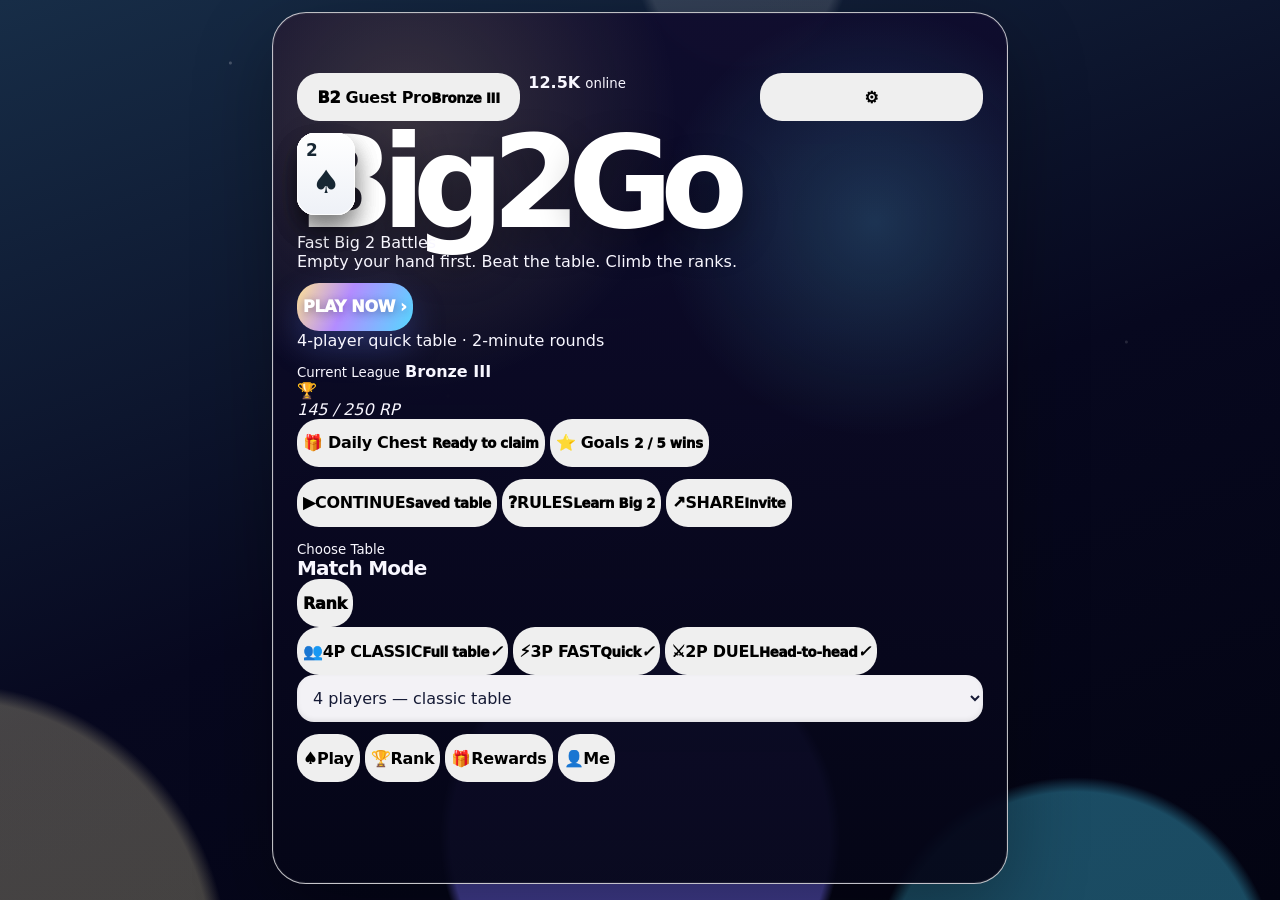
==== commit ffe0365c: "Fix play selected button state" ====
--- a/index.html
+++ b/index.html
@@ -3,70 +3,109 @@
 <head>
   <meta charset="utf-8" />
   <meta name="viewport" content="width=device-width, initial-scale=1, viewport-fit=cover" />
-  <meta name="theme-color" content="#17122f" />
+  <meta name="theme-color" content="#08051f" />
   <meta name="apple-mobile-web-app-capable" content="yes" />
   <meta name="apple-mobile-web-app-status-bar-style" content="black-translucent" />
-  <meta name="apple-mobile-web-app-title" content="Lucky2" />
+  <meta name="apple-mobile-web-app-title" content="Big2Go" />
   <meta name="mobile-web-app-capable" content="yes" />
-  <meta name="description" content="Lucky2 is a fast, stylish Big Two card game with AI rivals, big mobile cards, and an oracle-inspired game feel." />
-  <meta property="og:title" content="Lucky2" />
-  <meta property="og:description" content="Play Lucky2 — a fast mobile Big Two game where the 3♦ starts the action." />
+  <meta name="description" content="Big2Go is a premium mobile-first Big Two card battler with AI rivals, ranked progression, rewards, and fast one-thumb gameplay." />
+  <meta property="og:title" content="Big2Go" />
+  <meta property="og:description" content="Play Big2Go — fast mobile Big Two battles where the 3♦ starts the action and the 2 rules the table." />
   <meta property="og:type" content="website" />
   <meta http-equiv="Content-Security-Policy" content="default-src 'self'; script-src 'self'; style-src 'self'; img-src 'self' data:; font-src 'self'; connect-src 'self'; manifest-src 'self'; worker-src 'self'; object-src 'none'; base-uri 'self'; form-action 'self'" />
   <meta http-equiv="Permissions-Policy" content="camera=(), microphone=(), geolocation=(), payment=(), usb=(), accelerometer=(), gyroscope=(), magnetometer=()" />
-  <title>Lucky2</title>
+  <title>Big2Go</title>
   <link rel="manifest" href="manifest.webmanifest" />
   <link rel="stylesheet" href="styles.css" />
-  <link rel="stylesheet" href="lucky2-casino.css" />
-  <link rel="stylesheet" href="lucky2-casino-fix.css" />
-  <link rel="stylesheet" href="lucky2-casino-fix2.css" />
-  <link rel="stylesheet" href="lucky2-casino-portrait.css" />
-  <link rel="stylesheet" href="lucky2-casino-landscape.css" />
-  <link rel="stylesheet" href="lucky2-premium.css" />
+  <link rel="stylesheet" href="big2go-casino.css" />
+  <link rel="stylesheet" href="big2go-casino-fix.css" />
+  <link rel="stylesheet" href="big2go-casino-fix2.css" />
+  <link rel="stylesheet" href="big2go-casino-portrait.css" />
+  <link rel="stylesheet" href="big2go-casino-landscape.css" />
+  <link rel="stylesheet" href="big2go-premium.css" />
+  <link rel="stylesheet" href="big2go-final-mobile.css" />
+  <link rel="stylesheet" href="big2go-app-redesign.css" />
+  <link rel="stylesheet" href="big2go-cascade-guard.css" />
+  <link rel="stylesheet" href="big2go-polish-guard.css" />
+  <link rel="stylesheet" href="big2go-hand-guard.css" />
+  <link rel="stylesheet" href="big2go-gameplay-clarity.css?v=17" />
 </head>
 <body>
   <main class="app-shell">
-    <section class="panel hero casino-home" id="home-screen" aria-label="Lucky2 home screen">
-      <div class="casino-bg-card bg-left" aria-hidden="true">A♥</div>
-      <div class="casino-bg-card bg-right" aria-hidden="true">7♦</div>
-      <div class="casino-chip chip-a" aria-hidden="true"></div>
-      <div class="casino-chip chip-b" aria-hidden="true"></div>
-
-      <header class="casino-topbar">
-        <div class="online-pill" aria-label="Players online">
-          <span class="avatar-stack" aria-hidden="true"><b>🙂</b><b>😎</b><b>😁</b></span>
+    <section class="panel hero casino-home b2g-home" id="home-screen" aria-label="Big2Go home screen">
+      <div class="arena-orb orb-one" aria-hidden="true"></div>
+      <div class="arena-orb orb-two" aria-hidden="true"></div>
+      <div class="table-glow" aria-hidden="true"></div>
+
+      <header class="home-topbar">
+        <button class="profile-pill" id="profile-button" type="button" aria-label="Open profile">
+          <span class="profile-avatar">B2</span>
+          <span><strong>Guest Pro</strong><small>Bronze III</small></span>
+        </button>
+        <div class="online-pill live-pill" aria-label="Players online">
+          <span class="avatar-stack" aria-hidden="true"><b></b><b></b><b></b></span>
           <strong>12.5K</strong>
-          <small><i></i>Players online</small>
-        </div>
-        <button class="settings-pill" type="button" aria-label="Settings">⚙️ <span>Settings</span></button>
+          <small><i></i>online</small>
+        </div>
+        <button class="settings-pill" id="settings-button" type="button" aria-label="Settings">⚙️</button>
       </header>
 
-      <section class="casino-logo" aria-label="Lucky2">
-        <div class="royal-cards" aria-hidden="true">
-          <div class="royal-card rc-three"><strong>3</strong><span>♦</span></div>
-          <div class="royal-card rc-ace"><strong>A</strong><span>♥</span></div>
-          <div class="royal-card rc-two"><strong>2</strong><span>♠</span></div>
-          <div class="gold-two">2<span class="crown">♛</span></div>
-        </div>
-        <h1>Lucky<span>2</span></h1>
-        <div class="blue-ribbon">PLAY CARDS. BEAT THE TABLE.</div>
-        <div class="suit-row" aria-hidden="true"><b>♥</b><b>♦</b><b>♠</b><b>♣</b></div>
-      </section>
-
-      <button class="play-now primary" id="start-button">PLAY NOW <span>›</span></button>
+      <section class="hero-stage" aria-label="Big2Go game intro">
+        <div class="flying-cards" aria-hidden="true">
+          <div class="hero-card card-a"><strong>3</strong><span>♦</span></div>
+          <div class="hero-card card-b"><strong>A</strong><span>♥</span></div>
+          <div class="hero-card card-c"><strong>2</strong><span>♠</span></div>
+        </div>
+        <h1>Big2<span>Go</span></h1>
+        <p class="hero-kicker">Fast Big 2 Battles</p>
+        <p class="hero-promise">Empty your hand first. Beat the table. Climb the ranks.</p>
+      </section>
+
+      <section class="cta-zone" aria-label="Start playing">
+        <button class="play-now primary" id="start-button">PLAY NOW <span>›</span></button>
+        <p>4-player quick table · 2-minute rounds</p>
+      </section>
+
+      <section class="lobby-panel" aria-label="Home lobby">
+        <div class="rank-card">
+          <div>
+            <small>Current League</small>
+            <strong>Bronze III</strong>
+          </div>
+          <span class="rank-badge">🏆</span>
+          <div class="progress-track"><i style="width: 58%"></i></div>
+          <em>145 / 250 RP</em>
+        </div>
+        <button class="reward-card" id="bonus-button" type="button">
+          <span>🎁</span>
+          <strong>Daily Chest</strong>
+          <small>Ready to claim</small>
+        </button>
+        <button class="mission-card" id="achievements-button" type="button">
+          <span>⭐</span>
+          <strong>Goals</strong>
+          <small>2 / 5 wins</small>
+        </button>
+      </section>
 
       <div class="quick-actions" aria-label="Quick actions">
-        <button class="menu-card" id="continue-button"><span>👥</span><strong>CONTINUE</strong><small>Keep playing</small></button>
-        <button class="menu-card" id="rules-button"><span>📖</span><strong>RULES</strong><small>How to play</small></button>
-        <button class="menu-card share-card" id="share-button"><span>↗</span><strong>SHARE</strong><small>Invite friends</small></button>
+        <button class="menu-card" id="continue-button"><span>▶</span><strong>CONTINUE</strong><small>Saved table</small></button>
+        <button class="menu-card" id="rules-button"><span>?</span><strong>RULES</strong><small>Learn Big 2</small></button>
+        <button class="menu-card share-card" id="share-button"><span>↗</span><strong>SHARE</strong><small>Invite</small></button>
       </div>
 
-      <section class="player-panel" aria-label="Choose players">
-        <h2>CHOOSE PLAYERS</h2>
+      <section class="player-panel table-select" aria-label="Choose players">
+        <div class="panel-title-row">
+          <div>
+            <small>Choose Table</small>
+            <h2>Match Mode</h2>
+          </div>
+          <button type="button" id="leaderboard-button" class="mini-rank-button">Rank</button>
+        </div>
         <div class="player-options" role="group" aria-label="Number of players">
-          <button class="player-option selected" type="button" data-player-choice="4"><span>👥</span><strong>4 PLAYERS</strong><small>Classic</small><i>✓</i></button>
-          <button class="player-option" type="button" data-player-choice="3"><span>👥</span><strong>3 PLAYERS</strong><small>Quick</small><i>✓</i></button>
-          <button class="player-option" type="button" data-player-choice="2"><span>👥</span><strong>2 PLAYERS</strong><small>Duel</small><i>✓</i></button>
+          <button class="player-option selected" type="button" data-player-choice="4"><span>👥</span><strong>4P CLASSIC</strong><small>Full table</small><i>✓</i></button>
+          <button class="player-option" type="button" data-player-choice="3"><span>⚡</span><strong>3P FAST</strong><small>Quick</small><i>✓</i></button>
+          <button class="player-option" type="button" data-player-choice="2"><span>⚔️</span><strong>2P DUEL</strong><small>Head-to-head</small><i>✓</i></button>
         </div>
         <select id="player-count" class="sr-select" aria-label="Number of players">
           <option value="4" selected>4 players — classic table</option>
@@ -75,98 +114,84 @@
         </select>
       </section>
 
-      <nav class="casino-bottom" aria-label="Extra links">
-        <a href="privacy.html"><span>🏆</span><strong>LEADERBOARD</strong></a>
-        <a href="terms.html"><span>🎁</span><strong>DAILY BONUS</strong></a>
-        <a href="credits.html"><span>⭐</span><strong>ACHIEVEMENTS</strong></a>
+      <nav class="bottom-tabs" aria-label="Main sections">
+        <button type="button" data-home-tab="play" class="active"><span>♠</span><strong>Play</strong></button>
+        <button type="button" data-home-tab="rank"><span>🏆</span><strong>Rank</strong></button>
+        <button type="button" data-home-tab="rewards"><span>🎁</span><strong>Rewards</strong></button>
+        <button type="button" data-home-tab="profile"><span>👤</span><strong>Me</strong></button>
       </nav>
     </section>
 
-    <section class="panel game-screen hidden" id="game-screen" aria-label="Lucky2 table">
-      <header class="game-header">
+    <section class="panel game-screen hidden b2g-match" id="game-screen" aria-label="Big2Go table">
+      <header class="match-topbar">
         <button class="icon-button" id="back-button" aria-label="Back to menu">‹</button>
-        <div class="header-copy">
+        <div class="match-title">
           <p class="eyebrow" id="turn-label">Ready</p>
-          <h2 id="table-title">Lucky2</h2>
+          <h2 id="table-title">Big2Go Arena</h2>
           <p class="header-subtitle" id="table-subtitle">Beat the trick or let the table pass to the next player.</p>
         </div>
         <button class="icon-button" id="sound-button" aria-label="Toggle sound">🔊</button>
       </header>
 
-      <section class="heat-card" aria-label="Crowd energy">
+      <section class="match-hud" aria-label="Match status">
+        <div class="hud-card"><span id="player-left-count">13</span><small>Your cards</small></div>
+        <div class="hud-card"><span id="trick-count">Open</span><small>Trick</small></div>
+        <div class="hud-card"><span id="round-count">1</span><small>Round</small></div>
+        <div class="hud-card"><span id="spark-count">0</span><small>Sparks</small></div>
+      </section>
+
+      <section class="opponent-rail" aria-label="Other players">
+        <div id="opponent-area" class="opponent-list"></div>
+      </section>
+
+      <section class="table-arena" aria-label="Current trick">
+        <div class="arena-header">
+          <div>
+            <small>Last Play</small>
+            <h2>The current trick</h2>
+          </div>
+          <span id="selected-count" class="pill">0 selected</span>
+        </div>
+        <div id="trick-play" class="trick-play empty">The table is quiet. The opening player must lead 3♦.</div>
+        <p id="trick-help" class="trick-help">Lead the opening move with 3♦.</p>
+        <div id="trick-meta" class="trick-meta"></div>
+      </section>
+
+      <section class="momentum-card" aria-label="Crowd energy">
         <div class="heat-head">
           <div>
-            <strong>Lucky Glow</strong>
+            <strong>Table Momentum</strong>
             <p id="heat-text">The table is waiting for a spark.</p>
           </div>
           <span id="heat-value">0%</span>
         </div>
-        <div class="heat-bar" aria-hidden="true">
-          <div id="heat-fill" class="heat-fill"></div>
-        </div>
-      </section>
-
-      <section class="status-grid" aria-label="Match status">
-        <div class="status-card">
-          <span id="player-left-count">13</span>
-          <small>Your cards</small>
-        </div>
-        <div class="status-card">
-          <span id="trick-count">Open</span>
-          <small>Current trick</small>
-        </div>
-        <div class="status-card">
-          <span id="round-count">1</span>
-          <small>Round</small>
-        </div>
-        <div class="status-card">
-          <span id="spark-count">0</span>
-          <small>Sparks</small>
-        </div>
-      </section>
-
-      <section class="trick-card" aria-label="Current trick">
-        <div class="section-head">
-          <h2>The current trick</h2>
-          <p id="trick-help">Lead the opening move with 3♦.</p>
-        </div>
-        <div id="trick-play" class="trick-play empty">The table is quiet. The opening player must lead 3♦.</div>
-        <div id="trick-meta" class="trick-meta"></div>
-      </section>
-
-      <section class="opponents-card" aria-label="Other players">
-        <div class="section-head">
-          <h2>Rival players</h2>
-          <p>AI rivals will play automatically.</p>
-        </div>
-        <div id="opponent-area" class="opponent-list"></div>
-      </section>
-
-      <section class="center-card" aria-label="Play log">
-        <div class="section-head">
-          <h2>Table sparks</h2>
-          <p>Play-by-play from the Lucky2 table.</p>
-        </div>
-        <div id="log-list" class="log-list" aria-live="polite"></div>
+        <div class="heat-bar" aria-hidden="true"><div id="heat-fill" class="heat-fill"></div></div>
       </section>
 
       <section class="hand-card" aria-label="Your hand">
         <div class="hand-head">
           <div>
             <h2>Your hand</h2>
-            <p>Tap cards to select them, then launch the move.</p>
-          </div>
-          <span id="selected-count" class="pill">0 selected</span>
+            <p>Tap cards to lift them. Play a stronger combo or pass.</p>
+          </div>
         </div>
         <div id="hand" class="hand" aria-label="Cards in your hand"></div>
       </section>
 
-      <div class="actions">
-        <button class="primary" id="play-button">Play Selected</button>
-        <button class="secondary" id="pass-button">Pass</button>
-        <button class="secondary" id="hint-button">Ask Oracle</button>
-        <button class="secondary" id="sort-button">Sort Hand</button>
-        <button class="secondary" id="restart-button">New Game</button>
+      <section class="center-card match-log" aria-label="Play log">
+        <div class="section-head">
+          <h2>Table Feed</h2>
+          <p>Recent moves and combo reactions.</p>
+        </div>
+        <div id="log-list" class="log-list" aria-live="polite"></div>
+      </section>
+
+      <div class="actions action-dock">
+        <button class="secondary pass-action" id="pass-button">Pass</button>
+        <button class="secondary" id="sort-button">Sort</button>
+        <button class="secondary" id="hint-button">Hint</button>
+        <button class="primary play-action" id="play-button">Play Selected</button>
+        <button class="secondary restart-action" id="restart-button">New Game</button>
       </div>
     </section>
 
@@ -181,6 +206,6 @@
     </dialog>
   </main>
 
-  <script src="game.js" defer></script>
+  <script src="game.js?v=19" defer></script>
 </body>
 </html>
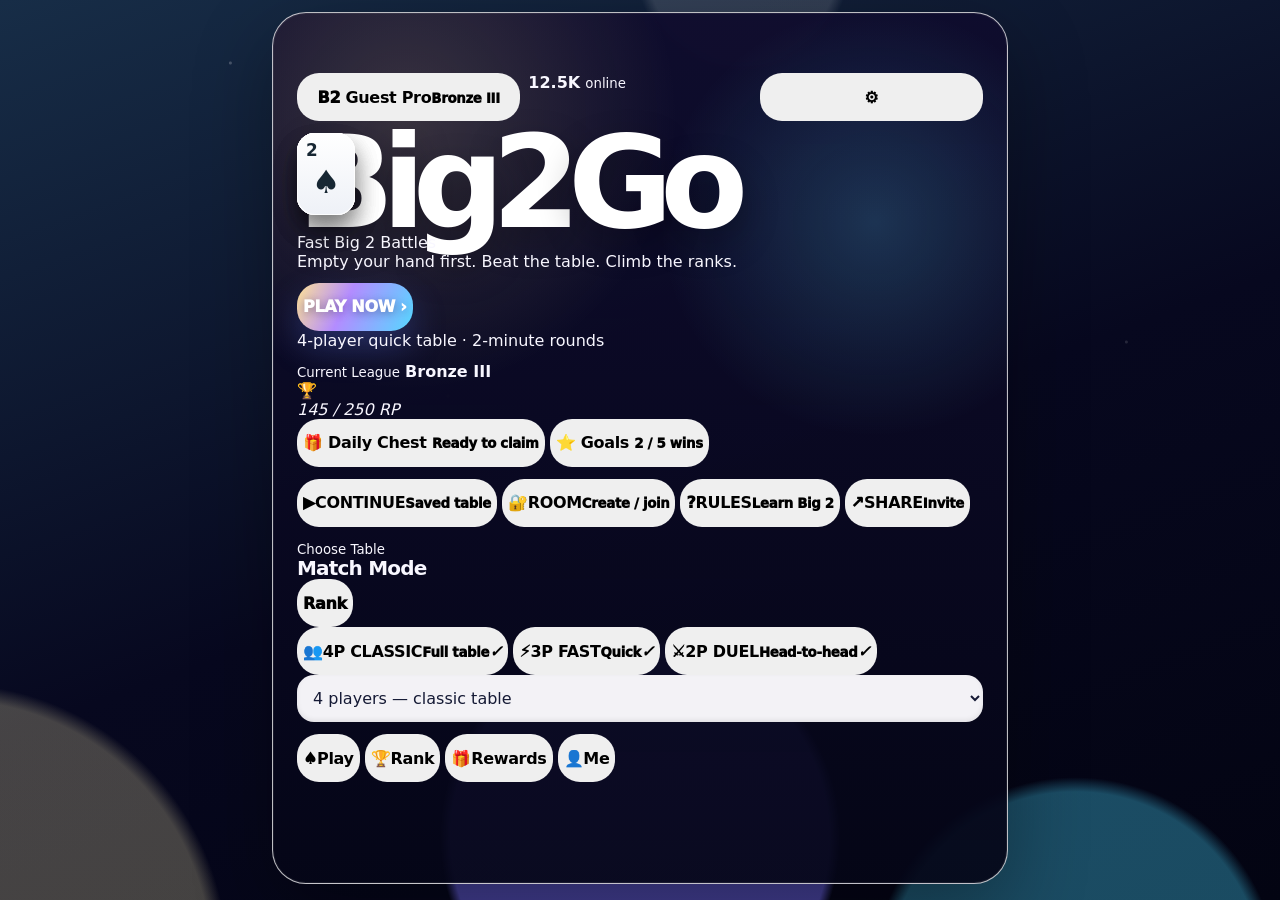
==== commit c89782ac: "Fix trick layout add sort modes and room entry" ====
--- a/index.html
+++ b/index.html
@@ -28,7 +28,7 @@
   <link rel="stylesheet" href="big2go-cascade-guard.css" />
   <link rel="stylesheet" href="big2go-polish-guard.css" />
   <link rel="stylesheet" href="big2go-hand-guard.css" />
-  <link rel="stylesheet" href="big2go-gameplay-clarity.css?v=17" />
+  <link rel="stylesheet" href="big2go-gameplay-clarity.css?v=24" />
 </head>
 <body>
   <main class="app-shell">
@@ -90,6 +90,7 @@
 
       <div class="quick-actions" aria-label="Quick actions">
         <button class="menu-card" id="continue-button"><span>▶</span><strong>CONTINUE</strong><small>Saved table</small></button>
+        <button class="menu-card" id="private-room-button"><span>🔐</span><strong>ROOM</strong><small>Create / join</small></button>
         <button class="menu-card" id="rules-button"><span>?</span><strong>RULES</strong><small>Learn Big 2</small></button>
         <button class="menu-card share-card" id="share-button"><span>↗</span><strong>SHARE</strong><small>Invite</small></button>
       </div>
@@ -206,6 +207,6 @@
     </dialog>
   </main>
 
-  <script src="game.js?v=19" defer></script>
+  <script src="game.js?v=23" defer></script>
 </body>
 </html>
--- a/big2go-gameplay-clarity.css
+++ b/big2go-gameplay-clarity.css
@@ -0,0 +1,444 @@
+/* Big2Go gameplay clarity pass
+   Goal: card-game readability over decoration. The player's hand is the primary focus. */
+
+#game-screen.b2g-match:not(.hidden) {
+  width: min(100vw, 430px) !important;
+  max-width: 430px !important;
+  height: 100dvh !important;
+  max-height: 100dvh !important;
+  margin: 0 auto !important;
+  padding: calc(env(safe-area-inset-top, 0px) + 8px) 10px calc(env(safe-area-inset-bottom, 0px) + 8px) !important;
+  display: grid !important;
+  grid-template-rows: auto auto minmax(206px, 1fr) minmax(164px, 29dvh) auto !important;
+  gap: 7px !important;
+  overflow: hidden !important;
+  border: 0 !important;
+  border-radius: 0 !important;
+  background: radial-gradient(circle at 50% 34%, #18224a 0%, #090823 58%, #050414 100%) !important;
+  box-shadow: none !important;
+}
+
+#game-screen.b2g-match:not(.hidden) > * {
+  min-width: 0 !important;
+  width: 100% !important;
+  max-width: 100% !important;
+}
+
+/* 1) Compact status. No dashboard header. */
+#game-screen .match-topbar {
+  min-height: 44px !important;
+  padding: 0 !important;
+  display: grid !important;
+  grid-template-columns: 42px 1fr 42px !important;
+  gap: 8px !important;
+  align-items: center !important;
+}
+
+#game-screen .icon-button {
+  width: 42px !important;
+  height: 42px !important;
+  min-width: 42px !important;
+  border-radius: 14px !important;
+  font-size: 24px !important;
+  border: 1px solid rgba(255,255,255,.18) !important;
+  background: rgba(255,255,255,.1) !important;
+  color: #fff !important;
+  box-shadow: none !important;
+}
+
+#game-screen .match-title {
+  min-width: 0 !important;
+}
+
+#game-screen .match-title .eyebrow {
+  margin: 0 !important;
+  font-size: 12px !important;
+  letter-spacing: .12em !important;
+  color: #ffd84a !important;
+  line-height: 1 !important;
+}
+
+#game-screen .match-title h2 {
+  margin: 2px 0 0 !important;
+  font-size: 19px !important;
+  line-height: 1.05 !important;
+  white-space: nowrap !important;
+  overflow: hidden !important;
+  text-overflow: ellipsis !important;
+}
+
+#game-screen .header-subtitle {
+  margin: 2px 0 0 !important;
+  font-size: 12px !important;
+  line-height: 1.15 !important;
+  white-space: nowrap !important;
+  overflow: hidden !important;
+  text-overflow: ellipsis !important;
+  color: rgba(255,255,255,.72) !important;
+}
+
+/* Remove dashboard stats and decorative/non-decision sections. */
+#game-screen .match-hud,
+#game-screen .momentum-card,
+#game-screen .match-log {
+  display: none !important;
+}
+
+/* 2) Opponents are compact seats around the table. */
+#game-screen .opponent-rail {
+  padding: 0 !important;
+  margin: 0 !important;
+  border: 0 !important;
+  background: transparent !important;
+  box-shadow: none !important;
+}
+
+#game-screen .opponent-list {
+  display: grid !important;
+  grid-template-columns: repeat(3, minmax(0, 1fr)) !important;
+  gap: 6px !important;
+}
+
+#game-screen .opponent-row {
+  min-height: 48px !important;
+  padding: 7px 8px !important;
+  display: grid !important;
+  grid-template-columns: 1fr auto !important;
+  align-items: center !important;
+  gap: 6px !important;
+  border: 1px solid rgba(255,255,255,.14) !important;
+  border-radius: 14px !important;
+  background: rgba(8,8,28,.58) !important;
+  box-shadow: none !important;
+}
+
+#game-screen .opponent-row::before {
+  display: none !important;
+}
+
+#game-screen .opponent-row.current {
+  border-color: #ffd84a !important;
+  background: rgba(255,216,74,.12) !important;
+}
+
+#game-screen .opponent-name {
+  font-size: 12px !important;
+  line-height: 1.05 !important;
+  white-space: nowrap !important;
+  overflow: hidden !important;
+  text-overflow: ellipsis !important;
+}
+
+#game-screen .opponent-meta {
+  margin-top: 2px !important;
+  font-size: 11px !important;
+  line-height: 1 !important;
+  color: rgba(255,255,255,.64) !important;
+}
+
+#game-screen .opponent-badge {
+  width: 30px !important;
+  height: 30px !important;
+  min-width: 30px !important;
+  border-radius: 50% !important;
+  display: grid !important;
+  place-items: center !important;
+  background: #fff !important;
+  color: #1d0c42 !important;
+  font-size: 15px !important;
+  font-weight: 900 !important;
+  box-shadow: none !important;
+}
+
+/* 3) Center table pile: clear, not huge. */
+#game-screen .table-arena {
+  min-width: 0 !important;
+  width: 100% !important;
+  max-width: 100% !important;
+  min-height: 0 !important;
+  padding: 6px 10px !important;
+  border: 1px solid rgba(255,255,255,.16) !important;
+  border-radius: 20px !important;
+  display: grid !important;
+  grid-template-rows: auto minmax(116px, 1fr) auto !important;
+  gap: 4px !important;
+  background: rgba(18,13,55,.58) !important;
+  box-shadow: none !important;
+}
+
+#game-screen .arena-header {
+  display: grid !important;
+  grid-template-columns: 1fr auto !important;
+  align-items: start !important;
+  gap: 8px !important;
+}
+
+#game-screen .arena-header small {
+  display: none !important;
+}
+
+#game-screen .arena-header h2 {
+  margin: 0 !important;
+  font-size: 16px !important;
+  line-height: 1.05 !important;
+}
+
+#game-screen #selected-count {
+  min-width: 82px !important;
+  height: 30px !important;
+  padding: 0 10px !important;
+  display: inline-grid !important;
+  place-items: center !important;
+  border-radius: 999px !important;
+  font-size: 12px !important;
+  background: rgba(255,255,255,.12) !important;
+  border: 1px solid rgba(255,255,255,.18) !important;
+  color: #fff !important;
+}
+
+#game-screen #trick-play {
+  min-height: 118px !important;
+  padding: 4px !important;
+  display: flex !important;
+  align-items: center !important;
+  justify-content: center !important;
+  gap: clamp(5px, 1.6vw, 8px) !important;
+  border: 0 !important;
+  border-radius: 0 !important;
+  background: transparent !important;
+  color: rgba(255,255,255,.86) !important;
+  font-size: 15px !important;
+  font-weight: 800 !important;
+  text-align: center !important;
+  box-shadow: none !important;
+}
+
+#game-screen #trick-play.empty {
+  padding-inline: 14px !important;
+}
+
+#game-screen #trick-play .card-tile {
+  width: clamp(68px, 17vw, 76px) !important;
+  height: clamp(96px, 24vw, 108px) !important;
+  min-width: clamp(68px, 17vw, 76px) !important;
+  flex: 0 0 clamp(68px, 17vw, 76px) !important;
+  margin: 0 !important;
+  opacity: 1 !important;
+  filter: none !important;
+  transform: translateZ(0) !important;
+  border: 2px solid rgba(255,255,255,.96) !important;
+  border-radius: 15px !important;
+  background: linear-gradient(180deg, #ffffff 0%, #f5f8ff 58%, #e7edf9 100%) !important;
+  box-shadow:
+    0 0 0 3px rgba(255,216,74,.22),
+    0 0 26px rgba(255,216,74,.38),
+    0 18px 30px rgba(0,0,0,.46),
+    inset 0 2px 0 rgba(255,255,255,1) !important;
+  image-rendering: auto !important;
+  backface-visibility: hidden !important;
+  -webkit-font-smoothing: antialiased !important;
+  text-rendering: geometricPrecision !important;
+}
+
+#game-screen #trick-play .card-tile:disabled {
+  opacity: 1 !important;
+  filter: none !important;
+  cursor: default !important;
+}
+
+#game-screen #trick-play .card-tile::before {
+  content: '' !important;
+  position: absolute !important;
+  inset: 5px !important;
+  border-radius: 11px !important;
+  border: 1px solid rgba(29,12,66,.12) !important;
+  pointer-events: none !important;
+}
+
+#game-screen #trick-play .card-tile::after {
+  content: '' !important;
+  position: absolute !important;
+  inset: -7px !important;
+  z-index: -1 !important;
+  border-radius: 19px !important;
+  background: radial-gradient(circle, rgba(255,216,74,.36), rgba(79,223,255,.14) 56%, transparent 72%) !important;
+  pointer-events: none !important;
+}
+
+#game-screen #trick-play:has(.card-tile:only-child) .card-tile {
+  width: clamp(78px, 19vw, 88px) !important;
+  height: clamp(110px, 27vw, 124px) !important;
+  min-width: clamp(78px, 19vw, 88px) !important;
+  flex-basis: clamp(78px, 19vw, 88px) !important;
+}
+
+#game-screen #trick-play .card-rank {
+  font-size: clamp(28px, 7vw, 36px) !important;
+  color: currentColor !important;
+  text-shadow: none !important;
+}
+
+#game-screen #trick-play .card-suit-small {
+  font-size: clamp(20px, 5.2vw, 26px) !important;
+  text-shadow: none !important;
+}
+
+#game-screen #trick-play .card-suit {
+  font-size: clamp(34px, 8.4vw, 46px) !important;
+  opacity: 1 !important;
+  text-shadow: none !important;
+}
+
+#game-screen .trick-help,
+#game-screen .trick-meta {
+  position: relative !important;
+  z-index: 3 !important;
+  margin: 0 !important;
+  min-height: 14px !important;
+  font-size: 12px !important;
+  line-height: 1.15 !important;
+  color: rgba(255,255,255,.82) !important;
+  text-align: center !important;
+}
+
+/* 4) Player hand dominates the bottom third. */
+#game-screen .hand-card {
+  min-height: 0 !important;
+  padding: 8px 6px 12px !important;
+  display: grid !important;
+  grid-template-rows: auto 1fr !important;
+  gap: 6px !important;
+  border: 0 !important;
+  border-radius: 0 !important;
+  background: transparent !important;
+  box-shadow: none !important;
+  overflow: visible !important;
+}
+
+#game-screen .hand-head {
+  display: grid !important;
+  grid-template-columns: 1fr !important;
+  padding: 0 2px !important;
+}
+
+#game-screen .hand-head h2 {
+  margin: 0 !important;
+  font-size: 15px !important;
+  line-height: 1 !important;
+  color: #fff !important;
+}
+
+#game-screen .hand-head p {
+  display: none !important;
+}
+
+#game-screen #hand {
+  align-self: end !important;
+  width: 100% !important;
+  min-height: 128px !important;
+  padding: 20px 6px 6px !important;
+  display: grid !important;
+  grid-auto-flow: column !important;
+  grid-auto-columns: clamp(23px, 6.2vw, 27px) !important;
+  justify-content: start !important;
+  align-items: end !important;
+  overflow: visible !important;
+  border-radius: 18px !important;
+  background: linear-gradient(180deg, rgba(255,255,255,.08), rgba(255,255,255,.03)) !important;
+}
+
+#game-screen #hand .card-tile {
+  width: clamp(56px, 14vw, 60px) !important;
+  height: clamp(86px, 23vw, 100px) !important;
+  min-width: clamp(56px, 14vw, 60px) !important;
+  flex: none !important;
+  margin: 0 !important;
+  transform: none !important;
+  border-radius: 12px !important;
+  box-shadow: 0 5px 10px rgba(0,0,0,.32) !important;
+}
+
+#game-screen #hand .card-tile.selected {
+  transform: translateY(-16px) !important;
+  outline: 2px solid #ffd84a !important;
+  box-shadow: 0 10px 18px rgba(0,0,0,.42) !important;
+}
+
+#game-screen .card-corner {
+  left: 6px !important;
+  top: 5px !important;
+}
+
+#game-screen .card-rank {
+  font-size: clamp(20px, 5.8vw, 26px) !important;
+  line-height: .9 !important;
+}
+
+#game-screen .card-suit-small {
+  font-size: clamp(15px, 4.6vw, 20px) !important;
+  line-height: .9 !important;
+}
+
+#game-screen #hand .card-suit {
+  font-size: clamp(22px, 6vw, 30px) !important;
+  opacity: .92 !important;
+}
+
+/* 5) Action dock: thumb friendly, no restart in main decision area. */
+#game-screen .action-dock {
+  min-height: 102px !important;
+  padding: 0 !important;
+  display: grid !important;
+  grid-template-columns: repeat(3, 1fr) !important;
+  grid-template-rows: 42px 54px !important;
+  gap: 7px !important;
+  border: 0 !important;
+  border-radius: 0 !important;
+  background: transparent !important;
+  box-shadow: none !important;
+}
+
+#game-screen .action-dock .secondary,
+#game-screen .action-dock .primary {
+  min-height: 0 !important;
+  height: auto !important;
+  border-radius: 14px !important;
+  font-size: 15px !important;
+  box-shadow: none !important;
+}
+
+#game-screen .action-dock .play-action {
+  grid-column: 1 / -1 !important;
+  height: 54px !important;
+  font-size: 19px !important;
+}
+
+#game-screen .action-dock .restart-action {
+  display: none !important;
+}
+
+@media (max-width: 380px) {
+  #game-screen.b2g-match:not(.hidden) {
+    padding-left: 8px !important;
+    padding-right: 8px !important;
+    grid-template-rows: auto auto minmax(100px, 1fr) minmax(205px, 37dvh) auto !important;
+  }
+
+  #game-screen #hand {
+    min-height: 142px !important;
+    grid-auto-columns: clamp(23px, 6.4vw, 27px) !important;
+  }
+
+  #game-screen #hand .card-tile {
+    width: clamp(50px, 14vw, 56px) !important;
+    min-width: clamp(50px, 14vw, 56px) !important;
+    height: clamp(72px, 20vw, 82px) !important;
+  }
+}
+
+@media (min-width: 700px) {
+  #game-screen.b2g-match:not(.hidden) {
+    border-left: 1px solid rgba(255,255,255,.12) !important;
+    border-right: 1px solid rgba(255,255,255,.12) !important;
+  }
+}
